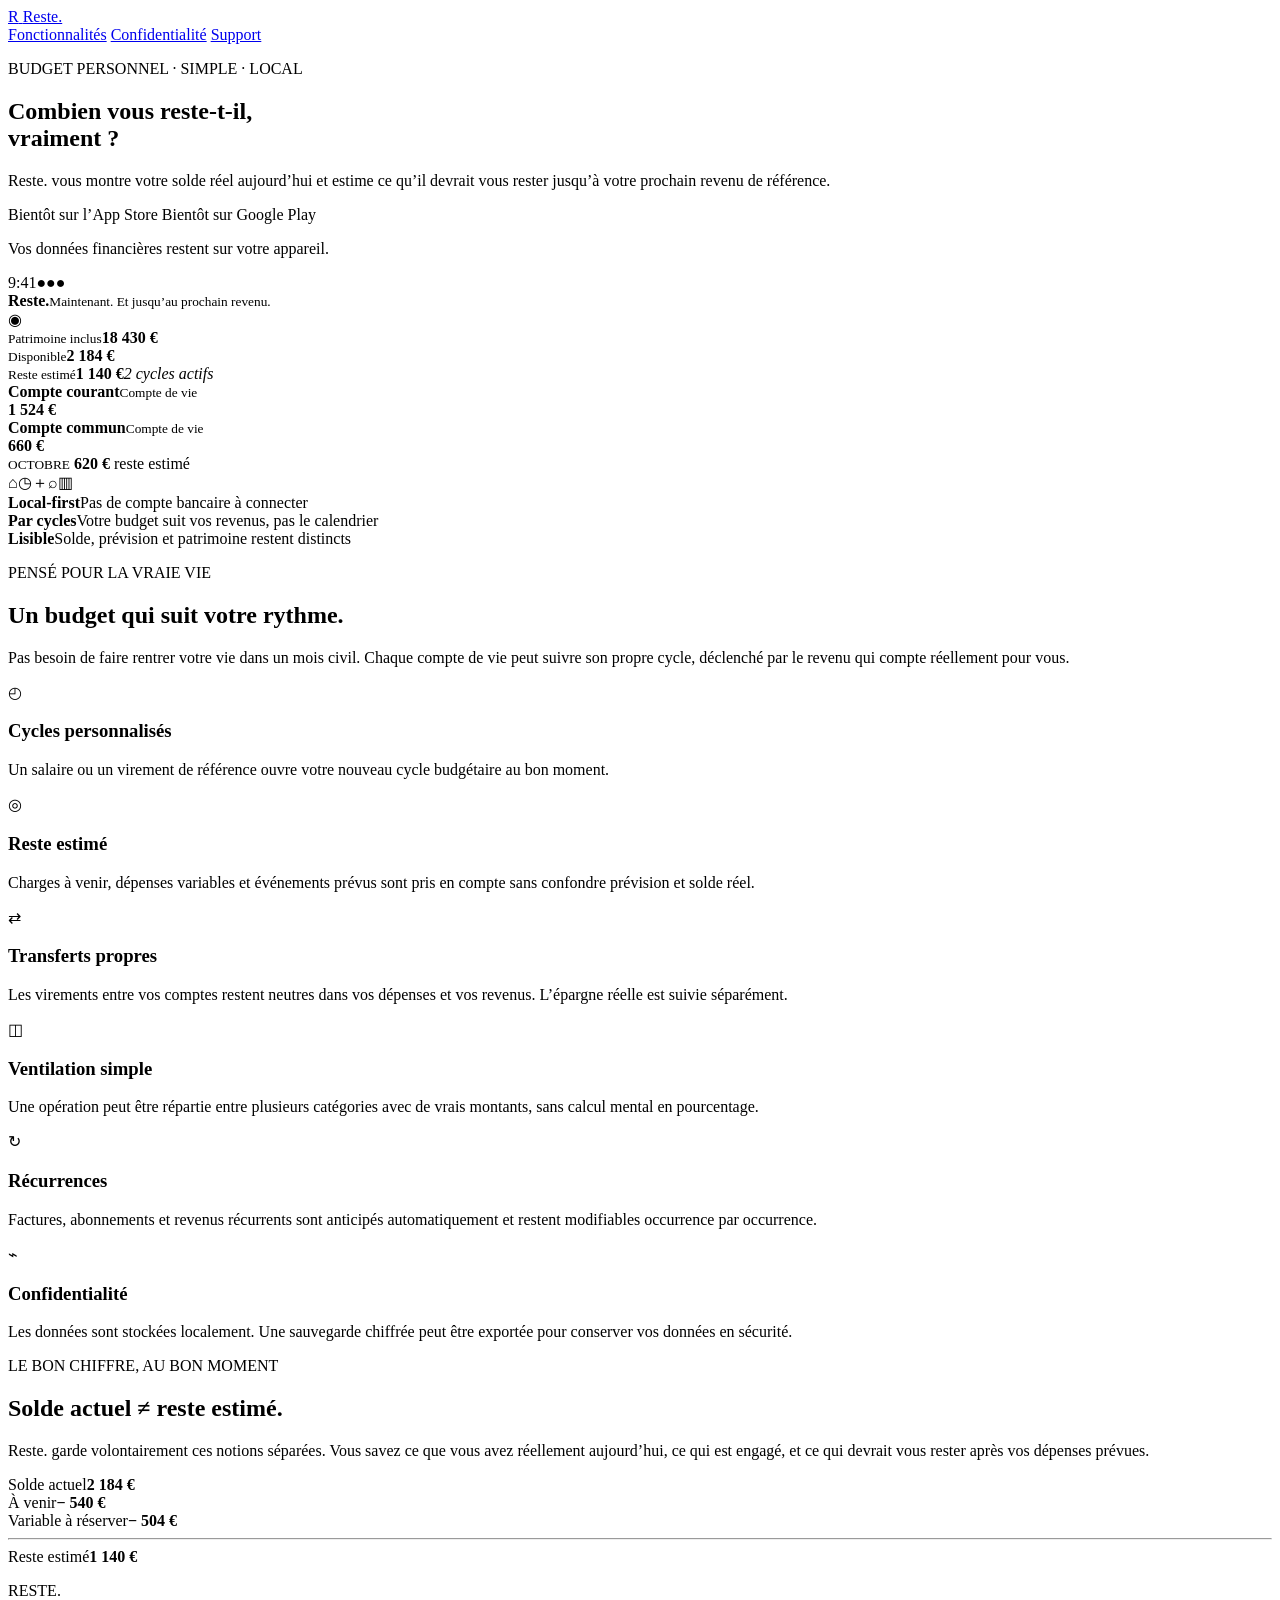
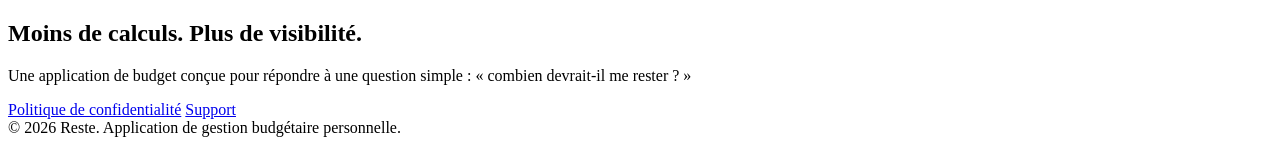
==== index.html @ 142d74c4 "Create Reste website homepage" ====
<!doctype html>
<html lang="fr">
<head>
  <meta charset="utf-8">
  <meta name="viewport" content="width=device-width,initial-scale=1">
  <meta name="theme-color" content="#031B3C">
  <meta name="description" content="Reste. — une application de budget simple qui vous montre ce que vous avez aujourd’hui et ce qu’il devrait vous rester jusqu’au prochain revenu.">
  <title>Reste. — Votre budget, sans brouillard.</title>
  <link rel="stylesheet" href="styles.css">
</head>
<body>
  <header class="nav shell">
    <a class="brand" href="./" aria-label="Accueil Reste.">
      <span class="mark" aria-hidden="true"><span>R</span></span>
      <span>Reste.</span>
    </a>
    <nav>
      <a href="#fonctionnalites">Fonctionnalités</a>
      <a href="privacy.html">Confidentialité</a>
      <a href="support.html">Support</a>
    </nav>
  </header>

  <main>
    <section class="hero shell">
      <div class="hero-copy">
        <p class="eyebrow">BUDGET PERSONNEL · SIMPLE · LOCAL</p>
        <h1>Combien vous reste-t-il,<br><span>vraiment ?</span></h1>
        <p class="lead">Reste. vous montre votre solde réel aujourd’hui et estime ce qu’il devrait vous rester jusqu’à votre prochain revenu de référence.</p>
        <div class="cta-row">
          <span class="store disabled">Bientôt sur l’App Store</span>
          <span class="store disabled">Bientôt sur Google Play</span>
        </div>
        <p class="micro">Vos données financières restent sur votre appareil.</p>
      </div>

      <div class="phone-wrap" aria-label="Aperçu de l'application Reste.">
        <div class="phone">
          <div class="phone-top"><span>9:41</span><span>●●●</span></div>
          <div class="app-head">
            <div><strong>Reste.</strong><small>Maintenant. Et jusqu’au prochain revenu.</small></div>
            <span class="eye">◉</span>
          </div>
          <div class="wealth"><small>Patrimoine inclus</small><strong>18 430 €</strong></div>
          <div class="summary">
            <div><small>Disponible</small><strong>2 184 €</strong></div>
            <div class="primary"><small>Reste estimé</small><strong>1 140 €</strong><em>2 cycles actifs</em></div>
          </div>
          <div class="account">
            <i class="dot a"></i><div><strong>Compte courant</strong><small>Compte de vie</small></div><b>1 524 €</b>
          </div>
          <div class="account">
            <i class="dot b"></i><div><strong>Compte commun</strong><small>Compte de vie</small></div><b>660 €</b>
          </div>
          <div class="cycle-card">
            <small>OCTOBRE</small>
            <strong>620 €</strong>
            <span>reste estimé</span>
            <div class="bar"><i></i></div>
          </div>
          <div class="tabs"><span>⌂</span><span>◷</span><span>＋</span><span>⌕</span><span>▥</span></div>
        </div>
      </div>
    </section>

    <section class="proof">
      <div class="shell metrics">
        <div><strong>Local-first</strong><span>Pas de compte bancaire à connecter</span></div>
        <div><strong>Par cycles</strong><span>Votre budget suit vos revenus, pas le calendrier</span></div>
        <div><strong>Lisible</strong><span>Solde, prévision et patrimoine restent distincts</span></div>
      </div>
    </section>

    <section id="fonctionnalites" class="section shell">
      <p class="eyebrow">PENSÉ POUR LA VRAIE VIE</p>
      <h2>Un budget qui suit votre rythme.</h2>
      <p class="section-intro">Pas besoin de faire rentrer votre vie dans un mois civil. Chaque compte de vie peut suivre son propre cycle, déclenché par le revenu qui compte réellement pour vous.</p>

      <div class="grid">
        <article class="feature">
          <span class="icon">◴</span>
          <h3>Cycles personnalisés</h3>
          <p>Un salaire ou un virement de référence ouvre votre nouveau cycle budgétaire au bon moment.</p>
        </article>
        <article class="feature">
          <span class="icon">◎</span>
          <h3>Reste estimé</h3>
          <p>Charges à venir, dépenses variables et événements prévus sont pris en compte sans confondre prévision et solde réel.</p>
        </article>
        <article class="feature">
          <span class="icon">⇄</span>
          <h3>Transferts propres</h3>
          <p>Les virements entre vos comptes restent neutres dans vos dépenses et vos revenus. L’épargne réelle est suivie séparément.</p>
        </article>
        <article class="feature">
          <span class="icon">◫</span>
          <h3>Ventilation simple</h3>
          <p>Une opération peut être répartie entre plusieurs catégories avec de vrais montants, sans calcul mental en pourcentage.</p>
        </article>
        <article class="feature">
          <span class="icon">↻</span>
          <h3>Récurrences</h3>
          <p>Factures, abonnements et revenus récurrents sont anticipés automatiquement et restent modifiables occurrence par occurrence.</p>
        </article>
        <article class="feature">
          <span class="icon">⌁</span>
          <h3>Confidentialité</h3>
          <p>Les données sont stockées localement. Une sauvegarde chiffrée peut être exportée pour conserver vos données en sécurité.</p>
        </article>
      </div>
    </section>

    <section class="section soft">
      <div class="shell split">
        <div>
          <p class="eyebrow">LE BON CHIFFRE, AU BON MOMENT</p>
          <h2>Solde actuel ≠ reste estimé.</h2>
          <p class="section-intro">Reste. garde volontairement ces notions séparées. Vous savez ce que vous avez réellement aujourd’hui, ce qui est engagé, et ce qui devrait vous rester après vos dépenses prévues.</p>
        </div>
        <div class="mini-card">
          <div><span>Solde actuel</span><strong>2 184 €</strong></div>
          <div><span>À venir</span><strong>− 540 €</strong></div>
          <div><span>Variable à réserver</span><strong>− 504 €</strong></div>
          <hr>
          <div class="result"><span>Reste estimé</span><strong>1 140 €</strong></div>
        </div>
      </div>
    </section>

    <section class="section shell final">
      <div class="final-card">
        <p class="eyebrow">RESTE.</p>
        <h2>Moins de calculs. Plus de visibilité.</h2>
        <p>Une application de budget conçue pour répondre à une question simple : « combien devrait-il me rester ? »</p>
        <div class="links">
          <a href="privacy.html">Politique de confidentialité</a>
          <a href="support.html">Support</a>
        </div>
      </div>
    </section>
  </main>

  <footer class="shell footer">
    <span>© 2026 Reste.</span>
    <span>Application de gestion budgétaire personnelle.</span>
  </footer>
</body>
</html>
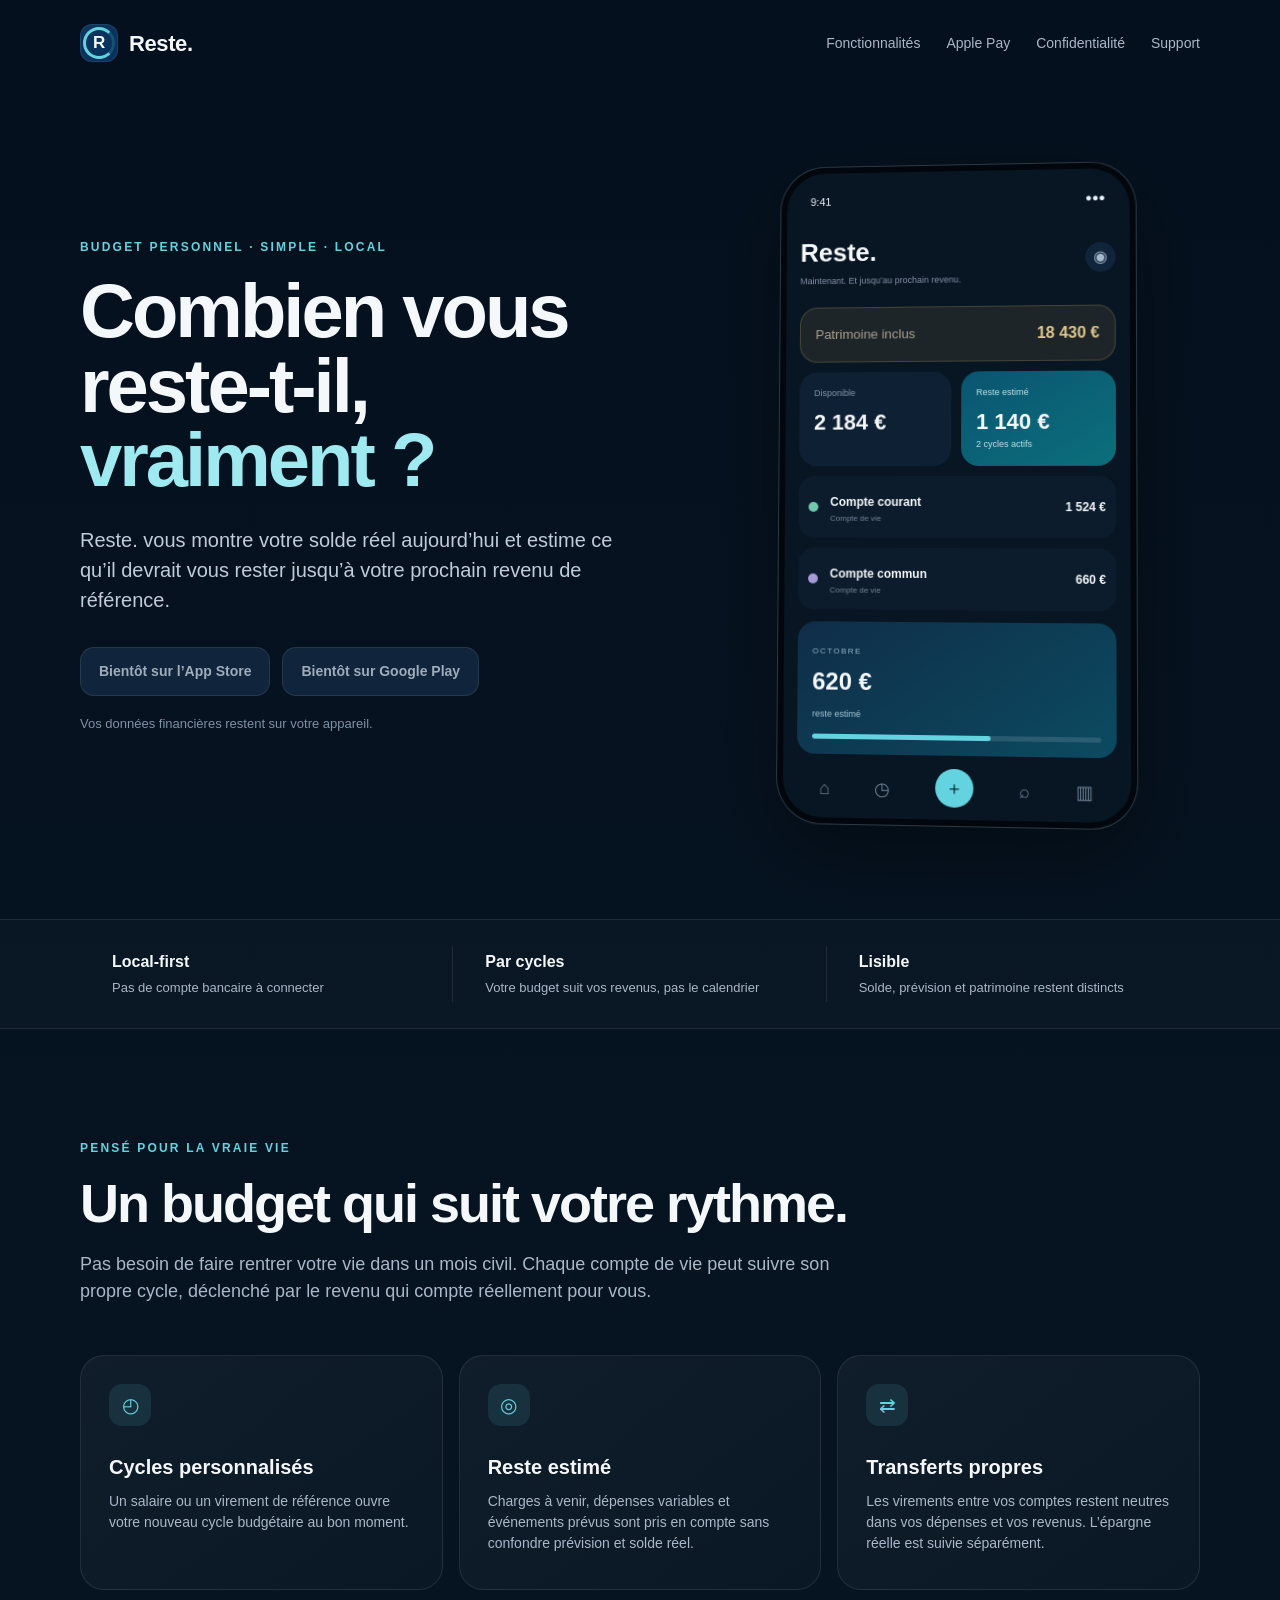
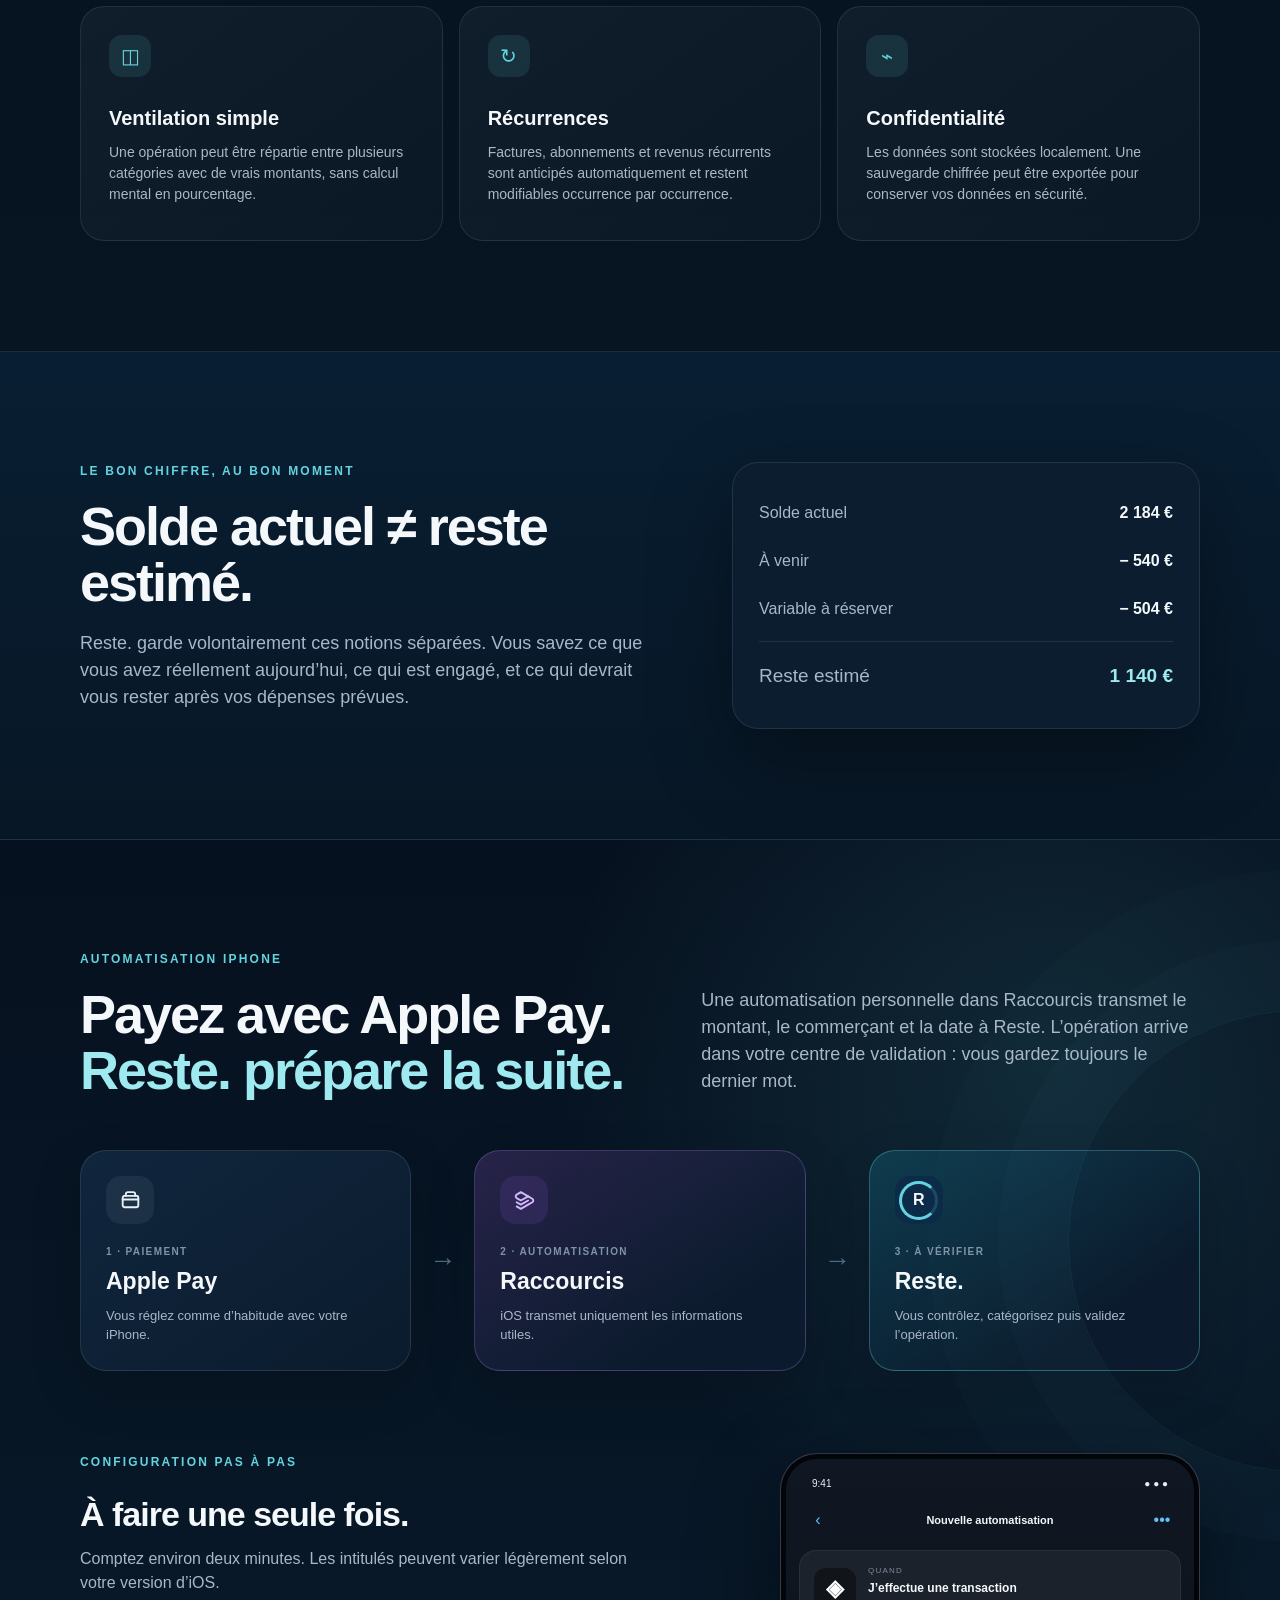
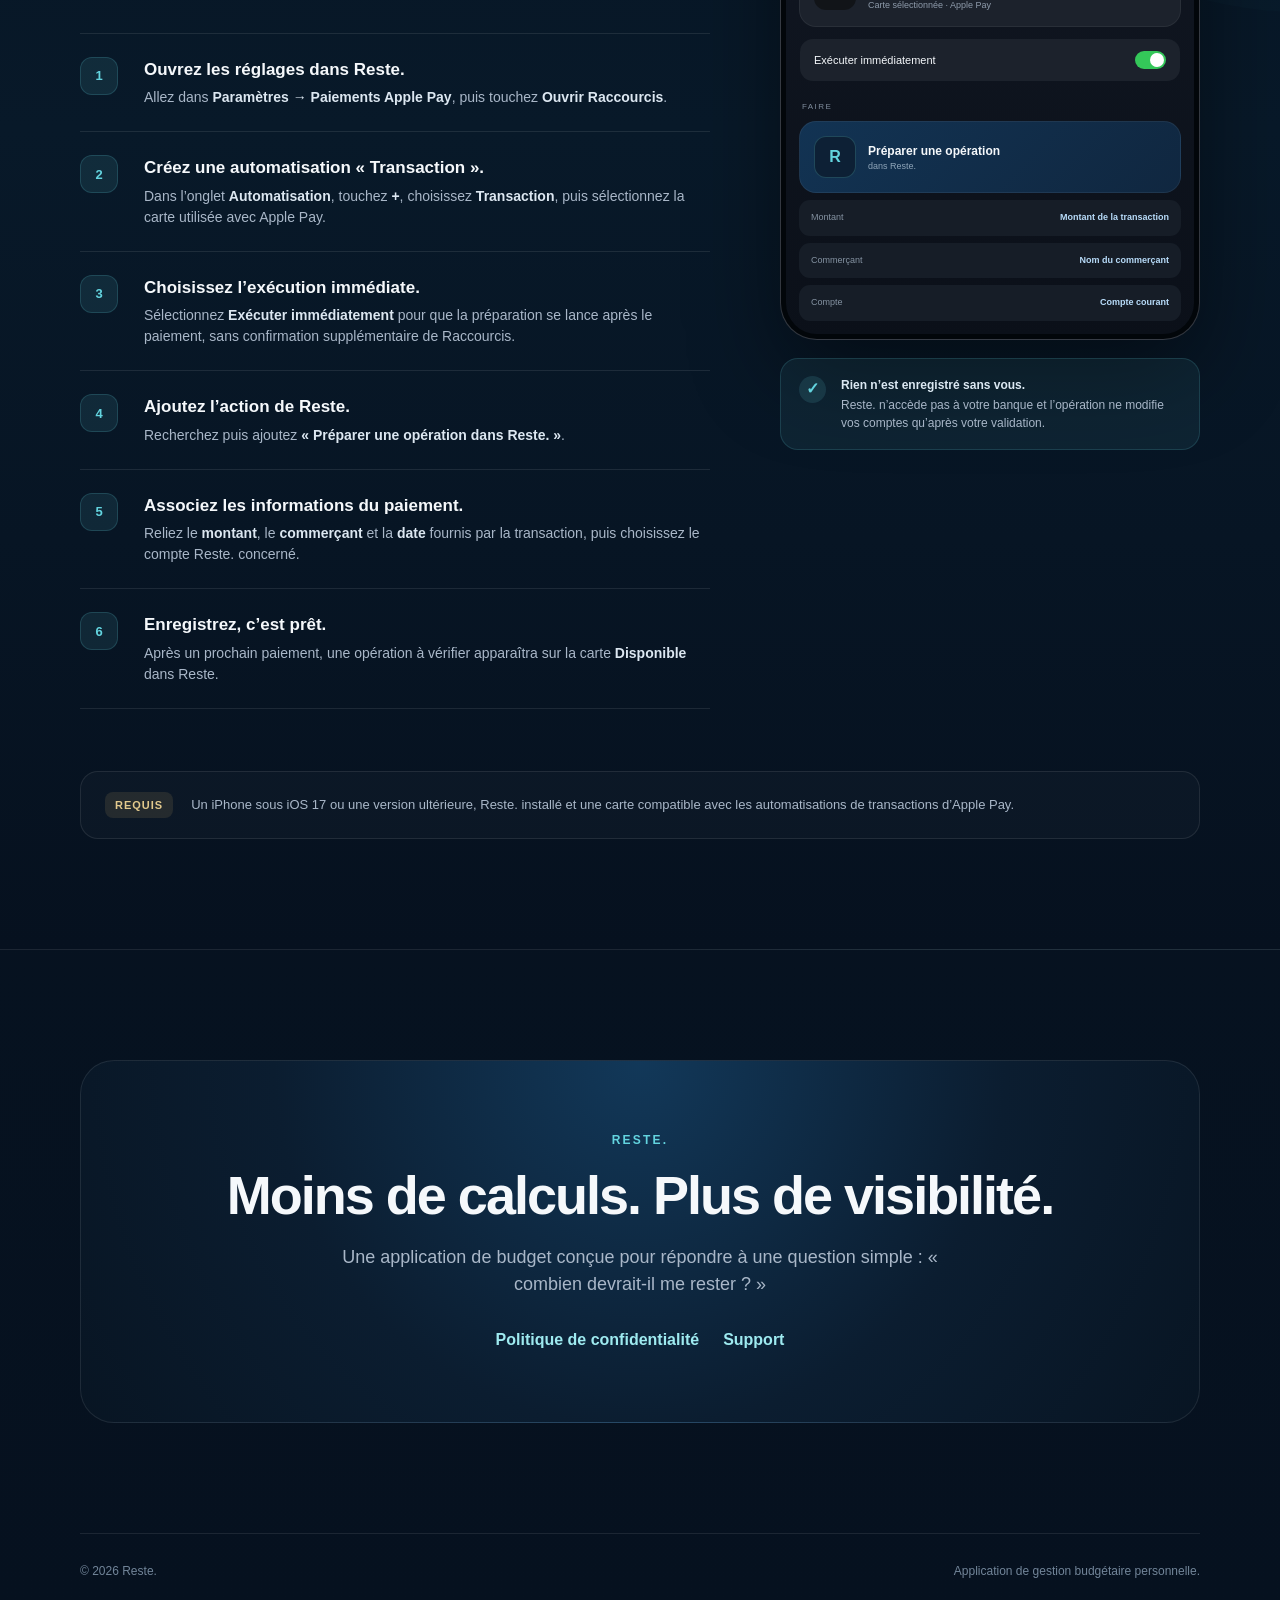
==== commit a6f828ae: "Add Apple Pay Shortcuts guide" ====
--- a/index.html
+++ b/index.html
@@ -5,6 +5,10 @@
   <meta name="viewport" content="width=device-width,initial-scale=1">
   <meta name="theme-color" content="#031B3C">
   <meta name="description" content="Reste. — une application de budget simple qui vous montre ce que vous avez aujourd’hui et ce qu’il devrait vous rester jusqu’au prochain revenu.">
+  <meta property="og:title" content="Reste. — Votre budget, sans brouillard.">
+  <meta property="og:description" content="Suivez votre solde réel, votre reste estimé et préparez vos paiements Apple Pay avec Raccourcis sur iPhone.">
+  <meta property="og:type" content="website">
+  <meta property="og:url" content="https://lefty2b.github.io/reste-site/">
   <title>Reste. — Votre budget, sans brouillard.</title>
   <link rel="stylesheet" href="styles.css">
 </head>
@@ -16,6 +20,7 @@
     </a>
     <nav>
       <a href="#fonctionnalites">Fonctionnalités</a>
+      <a class="nav-apple-pay" href="#apple-pay">Apple Pay</a>
       <a href="privacy.html">Confidentialité</a>
       <a href="support.html">Support</a>
     </nav>
@@ -127,6 +132,111 @@
       </div>
     </section>
 
+    <section id="apple-pay" class="section apple-pay-section">
+      <div class="shell">
+        <div class="apple-pay-heading">
+          <div>
+            <p class="eyebrow">AUTOMATISATION IPHONE</p>
+            <h2>Payez avec Apple Pay.<br><span>Reste. prépare la suite.</span></h2>
+          </div>
+          <p class="section-intro">Une automatisation personnelle dans Raccourcis transmet le montant, le commerçant et la date à Reste. L’opération arrive dans votre centre de validation&nbsp;: vous gardez toujours le dernier mot.</p>
+        </div>
+
+        <div class="automation-flow" aria-label="Parcours d’un paiement Apple Pay vers Reste.">
+          <div class="flow-card">
+            <span class="flow-icon" aria-hidden="true">
+              <svg viewBox="0 0 24 24" role="img"><path d="M6.5 7.5h11a2 2 0 0 1 2 2v7a2 2 0 0 1-2 2h-11a2 2 0 0 1-2-2v-7a2 2 0 0 1 2-2Z"/><path d="M7.5 7.5V6a2 2 0 0 1 2-2h5a2 2 0 0 1 2 2v1.5M4.5 11h15"/></svg>
+            </span>
+            <small>1 · PAIEMENT</small>
+            <strong>Apple Pay</strong>
+            <p>Vous réglez comme d’habitude avec votre iPhone.</p>
+          </div>
+          <span class="flow-arrow" aria-hidden="true">→</span>
+          <div class="flow-card shortcuts-card">
+            <span class="flow-icon shortcuts-icon" aria-hidden="true">
+              <svg viewBox="0 0 24 24" role="img"><path d="m8.5 4 7 4-7 4-4-2.3a2 2 0 0 1 0-3.4L8.5 4Z"/><path d="m15.5 12-7 4-4-2.3M15.5 8l4 2.3a2 2 0 0 1 0 3.4L15.5 16l-7 4-4-2.3"/></svg>
+            </span>
+            <small>2 · AUTOMATISATION</small>
+            <strong>Raccourcis</strong>
+            <p>iOS transmet uniquement les informations utiles.</p>
+          </div>
+          <span class="flow-arrow" aria-hidden="true">→</span>
+          <div class="flow-card reste-card">
+            <span class="flow-icon reste-icon" aria-hidden="true"><span>R</span></span>
+            <small>3 · À VÉRIFIER</small>
+            <strong>Reste.</strong>
+            <p>Vous contrôlez, catégorisez puis validez l’opération.</p>
+          </div>
+        </div>
+
+        <div class="shortcut-layout">
+          <div class="shortcut-steps">
+            <div class="shortcut-intro">
+              <p class="eyebrow">CONFIGURATION PAS À PAS</p>
+              <h3>À faire une seule fois.</h3>
+              <p>Comptez environ deux minutes. Les intitulés peuvent varier légèrement selon votre version d’iOS.</p>
+            </div>
+
+            <ol class="steps-list">
+              <li>
+                <span class="step-number">1</span>
+                <div><strong>Ouvrez les réglages dans Reste.</strong><p>Allez dans <b>Paramètres → Paiements Apple Pay</b>, puis touchez <b>Ouvrir Raccourcis</b>.</p></div>
+              </li>
+              <li>
+                <span class="step-number">2</span>
+                <div><strong>Créez une automatisation « Transaction ».</strong><p>Dans l’onglet <b>Automatisation</b>, touchez <b>+</b>, choisissez <b>Transaction</b>, puis sélectionnez la carte utilisée avec Apple Pay.</p></div>
+              </li>
+              <li>
+                <span class="step-number">3</span>
+                <div><strong>Choisissez l’exécution immédiate.</strong><p>Sélectionnez <b>Exécuter immédiatement</b> pour que la préparation se lance après le paiement, sans confirmation supplémentaire de Raccourcis.</p></div>
+              </li>
+              <li>
+                <span class="step-number">4</span>
+                <div><strong>Ajoutez l’action de Reste.</strong><p>Recherchez puis ajoutez <b>« Préparer une opération dans Reste. »</b>.</p></div>
+              </li>
+              <li>
+                <span class="step-number">5</span>
+                <div><strong>Associez les informations du paiement.</strong><p>Reliez le <b>montant</b>, le <b>commerçant</b> et la <b>date</b> fournis par la transaction, puis choisissez le compte Reste. concerné.</p></div>
+              </li>
+              <li>
+                <span class="step-number">6</span>
+                <div><strong>Enregistrez, c’est prêt.</strong><p>Après un prochain paiement, une opération à vérifier apparaîtra sur la carte <b>Disponible</b> dans Reste.</p></div>
+              </li>
+            </ol>
+          </div>
+
+          <aside class="shortcut-preview" aria-label="Aperçu de l’automatisation">
+            <div class="ios-window">
+              <div class="ios-status"><span>9:41</span><span>● ● ●</span></div>
+              <div class="ios-title"><span>‹</span><strong>Nouvelle automatisation</strong><span>•••</span></div>
+              <div class="trigger-card">
+                <span class="trigger-symbol">◈</span>
+                <div><small>QUAND</small><strong>J’effectue une transaction</strong><em>Carte sélectionnée · Apple Pay</em></div>
+              </div>
+              <div class="run-line"><span>Exécuter immédiatement</span><i aria-hidden="true"></i></div>
+              <div class="action-label">FAIRE</div>
+              <div class="action-card">
+                <span class="action-brand">R</span>
+                <div><strong>Préparer une opération</strong><small>dans Reste.</small></div>
+              </div>
+              <div class="mapping"><span>Montant</span><b>Montant de la transaction</b></div>
+              <div class="mapping"><span>Commerçant</span><b>Nom du commerçant</b></div>
+              <div class="mapping"><span>Compte</span><b>Compte courant</b></div>
+            </div>
+            <div class="privacy-note">
+              <span aria-hidden="true">✓</span>
+              <p><strong>Rien n’est enregistré sans vous.</strong> Reste. n’accède pas à votre banque et l’opération ne modifie vos comptes qu’après votre validation.</p>
+            </div>
+          </aside>
+        </div>
+
+        <div class="requirements">
+          <span>Requis</span>
+          <p>Un iPhone sous iOS 17 ou une version ultérieure, Reste. installé et une carte compatible avec les automatisations de transactions d’Apple Pay.</p>
+        </div>
+      </div>
+    </section>
+
     <section class="section shell final">
       <div class="final-card">
         <p class="eyebrow">RESTE.</p>
@@ -145,4 +255,4 @@
     <span>Application de gestion budgétaire personnelle.</span>
   </footer>
 </body>
-</html>+</html>
--- a/styles.css
+++ b/styles.css
@@ -0,0 +1,25 @@
+:root{
+  --bg:#06111f;--bg2:#031b3c;--surface:#0e2036;--surface2:#132b46;--text:#f5f8fb;
+  --muted:#a9b7c8;--line:rgba(255,255,255,.09);--cyan:#63d4df;--cyan2:#9eeaf0;--gold:#d6b56e;
+  --shadow:0 30px 80px rgba(0,0,0,.35)
+}
+*{box-sizing:border-box}html{scroll-behavior:smooth}body{margin:0;background:linear-gradient(180deg,#04101d 0%,#071523 45%,#06111f 100%);color:var(--text);font-family:-apple-system,BlinkMacSystemFont,"Segoe UI",Inter,Roboto,Helvetica,Arial,sans-serif;line-height:1.5}
+a{color:inherit}a:focus-visible{outline:2px solid var(--cyan);outline-offset:5px;border-radius:4px}.shell{width:min(1120px,calc(100% - 40px));margin:auto}section[id]{scroll-margin-top:32px}
+.nav{height:86px;display:flex;align-items:center;justify-content:space-between}.nav nav{display:flex;gap:26px}.nav nav a{text-decoration:none;color:var(--muted);font-size:14px}.nav nav a:hover{color:var(--text)}
+.brand{display:flex;align-items:center;gap:11px;text-decoration:none;font-size:22px;font-weight:800;letter-spacing:-.4px}.mark{width:38px;height:38px;border-radius:12px;background:linear-gradient(145deg,#0e365d,#06305c);position:relative;display:grid;place-items:center;box-shadow:inset 0 0 0 1px rgba(255,255,255,.08)}.mark:before{content:"";position:absolute;width:26px;height:26px;border:3px solid var(--cyan);border-right-color:rgba(99,212,223,.18);border-radius:50%}.mark span{font-weight:900;z-index:2;font-size:17px}
+.hero{min-height:690px;padding:75px 0 95px;display:grid;grid-template-columns:1.08fr .92fr;gap:60px;align-items:center}.eyebrow{font-size:12px;letter-spacing:2.2px;color:var(--cyan);font-weight:800;margin:0 0 18px}.hero h1{font-size:clamp(48px,6vw,76px);line-height:.98;letter-spacing:-3px;margin:0 0 28px;max-width:760px}.hero h1 span{color:var(--cyan2)}.lead{font-size:20px;color:#c0ccda;max-width:650px;margin:0 0 32px}.cta-row{display:flex;gap:12px;flex-wrap:wrap}.store{border:1px solid var(--line);background:#10243b;padding:13px 18px;border-radius:14px;font-weight:700;font-size:14px}.store.disabled{color:#9eacbb}.micro{color:#7f91a5;font-size:13px;margin-top:18px}
+.phone-wrap{display:flex;justify-content:center;perspective:1200px}.phone{width:min(360px,92vw);border-radius:46px;background:#081522;border:1px solid rgba(255,255,255,.15);box-shadow:var(--shadow),inset 0 0 0 6px #02070d;padding:24px 20px 18px;transform:rotateY(-4deg) rotateX(2deg);position:relative}.phone-top{font-size:11px;display:flex;justify-content:space-between;color:#eaf2fb;margin:3px 10px 24px}.app-head{display:flex;justify-content:space-between;align-items:center}.app-head strong{font-size:26px}.app-head small{display:block;color:#8294a8;font-size:9px;margin-top:3px}.eye{width:30px;height:30px;border-radius:50%;background:#10253b;display:grid;place-items:center;color:#a8bacd}.wealth{margin-top:20px;padding:15px;border-radius:18px;background:rgba(214,181,110,.1);border:1px solid rgba(214,181,110,.22);display:flex;justify-content:space-between;align-items:center}.wealth small{color:#a9a18f}.wealth strong{color:#e0c88e}.summary{display:grid;grid-template-columns:1fr 1fr;gap:10px;margin-top:10px}.summary>div{padding:15px;border-radius:18px;background:#0e2033}.summary small,.summary em{display:block;color:#8497aa;font-size:9px;font-style:normal}.summary strong{display:block;font-size:22px;margin-top:5px}.summary .primary{background:linear-gradient(150deg,#0a5571,#0b6f7b)}.summary .primary small,.summary .primary em{color:#bde2e5}.account{margin-top:10px;padding:13px 10px;border-radius:16px;background:#0c1c2d;display:grid;grid-template-columns:12px 1fr auto;gap:10px;align-items:center}.account .dot{width:10px;height:10px;border-radius:50%}.dot.a{background:#72c8af}.dot.b{background:#a49ad6}.account strong{font-size:12px}.account small{display:block;color:#74869a;font-size:8px}.account b{font-size:12px}.cycle-card{margin-top:12px;border-radius:18px;padding:15px;background:linear-gradient(145deg,#102d48,#0b4b61)}.cycle-card small{font-size:8px;color:#92b5c7;letter-spacing:1.5px}.cycle-card strong{display:block;font-size:24px;margin-top:3px}.cycle-card span{font-size:9px;color:#a8c7d3}.bar{height:5px;border-radius:10px;background:rgba(255,255,255,.12);margin-top:10px;overflow:hidden}.bar i{display:block;width:62%;height:100%;background:var(--cyan);border-radius:10px}.tabs{display:flex;justify-content:space-around;color:#6f8398;font-size:18px;margin-top:21px}.tabs span:nth-child(3){background:var(--cyan);color:#042032;width:38px;height:38px;border-radius:50%;display:grid;place-items:center;margin-top:-8px}
+.proof{border-top:1px solid var(--line);border-bottom:1px solid var(--line);background:rgba(255,255,255,.015)}.metrics{display:grid;grid-template-columns:repeat(3,1fr);padding:26px 0}.metrics div{padding:4px 32px;border-right:1px solid var(--line)}.metrics div:last-child{border-right:0}.metrics strong{display:block;font-size:16px}.metrics span{display:block;color:var(--muted);font-size:13px;margin-top:4px}
+.section{padding-top:110px;padding-bottom:110px}.section h2{font-size:clamp(36px,5vw,54px);line-height:1.04;letter-spacing:-2px;margin:0 0 20px}.section-intro{color:var(--muted);font-size:18px;max-width:750px}.grid{display:grid;grid-template-columns:repeat(3,1fr);gap:16px;margin-top:50px}.feature{background:linear-gradient(145deg,rgba(255,255,255,.045),rgba(255,255,255,.02));border:1px solid var(--line);border-radius:24px;padding:28px;min-height:235px;transition:transform .25s ease,border-color .25s ease,background .25s ease}.feature:hover{transform:translateY(-4px);border-color:rgba(99,212,223,.25);background:linear-gradient(145deg,rgba(99,212,223,.07),rgba(255,255,255,.025))}.feature .icon{display:grid;place-items:center;width:42px;height:42px;border-radius:13px;background:rgba(99,212,223,.11);color:var(--cyan);font-size:20px}.feature h3{font-size:20px;margin:26px 0 9px}.feature p{color:var(--muted);font-size:14px;margin:0}.soft{background:linear-gradient(180deg,rgba(9,36,60,.62),rgba(7,24,40,.62));border-top:1px solid var(--line);border-bottom:1px solid var(--line)}.split{display:grid;grid-template-columns:1.1fr .9fr;gap:80px;align-items:center}.mini-card{background:#0c1d30;border:1px solid var(--line);border-radius:26px;padding:26px;box-shadow:var(--shadow)}.mini-card>div{display:flex;justify-content:space-between;padding:12px 0}.mini-card span{color:var(--muted)}.mini-card hr{border:0;border-top:1px solid var(--line);margin:8px 0}.mini-card .result{font-size:19px}.mini-card .result strong{color:var(--cyan2)}
+.apple-pay-section{position:relative;overflow:hidden;background:radial-gradient(circle at 82% 13%,rgba(99,212,223,.11),transparent 27%),linear-gradient(180deg,#06111f 0%,#081929 52%,#06111f 100%);border-bottom:1px solid var(--line)}
+.apple-pay-section:before{content:"";position:absolute;width:460px;height:460px;border:1px solid rgba(99,212,223,.08);border-radius:50%;right:-250px;top:170px;box-shadow:0 0 0 70px rgba(99,212,223,.018),0 0 0 140px rgba(99,212,223,.012);pointer-events:none}
+.apple-pay-heading{display:grid;grid-template-columns:1.05fr .95fr;gap:70px;align-items:end;margin-bottom:52px}.apple-pay-heading h2{margin-bottom:0}.apple-pay-heading h2 span{color:var(--cyan2)}.apple-pay-heading .section-intro{margin:0 0 3px;max-width:520px}
+.automation-flow{display:grid;grid-template-columns:1fr auto 1fr auto 1fr;gap:18px;align-items:center;margin-bottom:82px}.flow-card{min-height:218px;padding:25px;border-radius:26px;border:1px solid rgba(255,255,255,.1);background:linear-gradient(145deg,#10263d,#0b1b2d);box-shadow:0 20px 50px rgba(0,0,0,.18)}.flow-card small{display:block;margin-top:20px;color:#7f93a8;font-size:10px;font-weight:800;letter-spacing:1.4px}.flow-card strong{display:block;font-size:23px;margin-top:5px}.flow-card p{color:var(--muted);font-size:13px;margin:7px 0 0}.flow-card.shortcuts-card{border-color:rgba(184,143,255,.25);background:linear-gradient(145deg,rgba(79,53,119,.46),#0b1b2d 74%)}.flow-card.reste-card{border-color:rgba(99,212,223,.34);background:linear-gradient(145deg,rgba(17,86,108,.52),#0b1b2d 74%)}.flow-icon{display:grid;place-items:center;width:48px;height:48px;border-radius:15px;background:rgba(255,255,255,.06);color:#e8f1f9}.flow-icon svg{width:25px;height:25px;fill:none;stroke:currentColor;stroke-width:1.8;stroke-linecap:round;stroke-linejoin:round}.shortcuts-icon{color:#d4b9ff;background:rgba(149,95,232,.13)}.reste-icon{position:relative;color:var(--text);font-weight:900;background:#0c2b48;overflow:hidden}.reste-icon:before{content:"";position:absolute;width:33px;height:33px;border:3px solid var(--cyan);border-right-color:rgba(99,212,223,.18);border-radius:50%}.reste-icon span{position:relative}.flow-arrow{color:#527087;font-size:27px}
+.shortcut-layout{display:grid;grid-template-columns:minmax(0,1.08fr) minmax(340px,.72fr);gap:70px;align-items:start}.shortcut-intro h3{font-size:34px;letter-spacing:-1px;margin:0 0 7px}.shortcut-intro>p:last-child{color:var(--muted);margin:0;max-width:580px}.steps-list{list-style:none;padding:0;margin:38px 0 0}.steps-list li{display:grid;grid-template-columns:46px 1fr;gap:18px;padding:23px 0;border-top:1px solid var(--line)}.steps-list li:last-child{border-bottom:1px solid var(--line)}.step-number{display:grid;place-items:center;width:38px;height:38px;border-radius:12px;background:rgba(99,212,223,.1);border:1px solid rgba(99,212,223,.18);color:var(--cyan);font-size:13px;font-weight:900}.steps-list strong{font-size:17px}.steps-list p{color:var(--muted);font-size:14px;margin:5px 0 0}.steps-list b{color:#dce7f1;font-weight:650}
+.shortcut-preview{position:sticky;top:28px}.ios-window{border-radius:37px;padding:18px;background:linear-gradient(180deg,#111722,#0b1019);border:1px solid rgba(255,255,255,.16);box-shadow:0 34px 90px rgba(0,0,0,.43),inset 0 0 0 5px #02060a}.ios-status{display:flex;justify-content:space-between;padding:4px 13px 17px;color:#e7edf4;font-size:10px}.ios-title{display:grid;grid-template-columns:28px 1fr 28px;align-items:center;text-align:center;font-size:11px;padding:0 5px 18px}.ios-title>span{color:#62bfff;font-size:16px}.trigger-card,.action-card{display:grid;grid-template-columns:42px 1fr;gap:12px;align-items:center;padding:14px;border-radius:17px;background:#1c222c;border:1px solid rgba(255,255,255,.06)}.trigger-symbol,.action-brand{display:grid;place-items:center;width:42px;height:42px;border-radius:12px;font-weight:900}.trigger-symbol{background:#111418;color:#fff;font-size:23px}.trigger-card small{display:block;color:#7e8b9b;font-size:8px;letter-spacing:1.2px}.trigger-card strong{display:block;font-size:12px;margin:2px 0}.trigger-card em{display:block;color:#8e9bab;font-size:9px;font-style:normal}.run-line{display:flex;align-items:center;justify-content:space-between;margin:12px 1px 20px;padding:12px 14px;border-radius:13px;background:#1c222c;font-size:11px}.run-line i{position:relative;width:31px;height:18px;border-radius:20px;background:#34c759}.run-line i:after{content:"";position:absolute;right:2px;top:2px;width:14px;height:14px;border-radius:50%;background:white}.action-label{font-size:8px;letter-spacing:1.4px;color:#7e8b9b;margin:0 3px 8px}.action-card{background:linear-gradient(135deg,#123353,#102740)}.action-brand{background:#0d2035;color:var(--cyan);border:1px solid rgba(99,212,223,.22)}.action-card strong{display:block;font-size:12px}.action-card small{display:block;color:#8fa5b9;font-size:9px}.mapping{display:grid;grid-template-columns:.8fr 1.2fr;gap:10px;padding:11px 12px;margin-top:7px;background:#161d27;border-radius:11px;font-size:9px}.mapping span{color:#8593a2}.mapping b{color:#b8dcfa;font-weight:600;text-align:right}.privacy-note{display:grid;grid-template-columns:30px 1fr;gap:12px;margin-top:18px;padding:17px 18px;border-radius:18px;background:rgba(99,212,223,.07);border:1px solid rgba(99,212,223,.16)}.privacy-note>span{display:grid;place-items:center;width:27px;height:27px;border-radius:50%;background:rgba(99,212,223,.13);color:var(--cyan);font-weight:900}.privacy-note p{color:var(--muted);font-size:12px;margin:0}.privacy-note strong{color:#dce9f3;display:block;margin-bottom:2px}.requirements{display:grid;grid-template-columns:auto 1fr;gap:18px;align-items:start;margin-top:62px;padding:20px 24px;border-radius:18px;background:rgba(255,255,255,.025);border:1px solid var(--line)}.requirements span{padding:5px 10px;border-radius:8px;background:rgba(214,181,110,.12);color:#e2c98d;font-size:11px;font-weight:900;text-transform:uppercase;letter-spacing:1px}.requirements p{color:var(--muted);font-size:13px;margin:3px 0 0}
+.final{text-align:center}.final-card{border:1px solid var(--line);background:radial-gradient(circle at top,#123859 0,#0b1d30 55%,#081523 100%);border-radius:34px;padding:70px 30px}.final-card p:not(.eyebrow){color:var(--muted);font-size:18px;max-width:650px;margin:0 auto}.links{margin-top:30px;display:flex;gap:24px;justify-content:center}.links a{color:var(--cyan2);text-decoration:none;font-weight:700}.footer{display:flex;justify-content:space-between;border-top:1px solid var(--line);padding:28px 0 42px;color:#728599;font-size:12px}
+.legal{padding-top:70px;padding-bottom:110px}.legal h1{font-size:48px;letter-spacing:-1.8px}.legal h2{margin-top:42px;font-size:24px}.legal p,.legal li{color:#b2c0cf;max-width:850px}.legal .date{color:#7790a6;font-size:13px}.contact-card{background:#0d2034;border:1px solid var(--line);border-radius:24px;padding:28px;max-width:680px}.contact-card a{color:var(--cyan2)}
+@media(max-width:850px){.nav nav a:first-child{display:none}.hero{grid-template-columns:1fr;padding-top:45px}.hero-copy{text-align:center}.lead{margin-left:auto;margin-right:auto}.cta-row{justify-content:center}.phone{transform:none}.metrics{grid-template-columns:1fr}.metrics div{border-right:0;border-bottom:1px solid var(--line);padding:18px 0}.metrics div:last-child{border-bottom:0}.grid{grid-template-columns:1fr 1fr}.split{grid-template-columns:1fr;gap:45px}.apple-pay-heading{grid-template-columns:1fr;gap:16px}.automation-flow{grid-template-columns:1fr;gap:10px}.flow-card{min-height:0}.flow-arrow{transform:rotate(90deg);justify-self:center;line-height:1}.shortcut-layout{grid-template-columns:1fr;gap:48px}.shortcut-preview{position:static;width:min(100%,480px);margin:auto}.footer{flex-direction:column;gap:8px}.section{padding-top:80px;padding-bottom:80px}}
+@media(max-width:680px){.nav nav a[href="privacy.html"]{display:none}}
+@media(max-width:560px){.shell{width:min(100% - 28px,1120px)}.nav{height:72px}.nav nav{gap:15px}.nav nav a{font-size:12px}.hero h1{font-size:48px}.lead{font-size:17px}.grid{grid-template-columns:1fr}.feature{min-height:0}.section h2{font-size:38px}.apple-pay-heading{margin-bottom:36px}.automation-flow{margin-bottom:62px}.flow-card{padding:21px;border-radius:22px}.shortcut-intro h3{font-size:29px}.steps-list{margin-top:27px}.steps-list li{grid-template-columns:39px 1fr;gap:13px;padding:20px 0}.step-number{width:34px;height:34px}.ios-window{border-radius:30px;padding:15px}.requirements{grid-template-columns:1fr;gap:10px}.requirements span{justify-self:start}.links{flex-direction:column;gap:12px}.legal h1{font-size:38px}}
+@media(prefers-reduced-motion:reduce){html{scroll-behavior:auto}.feature{transition:none}}
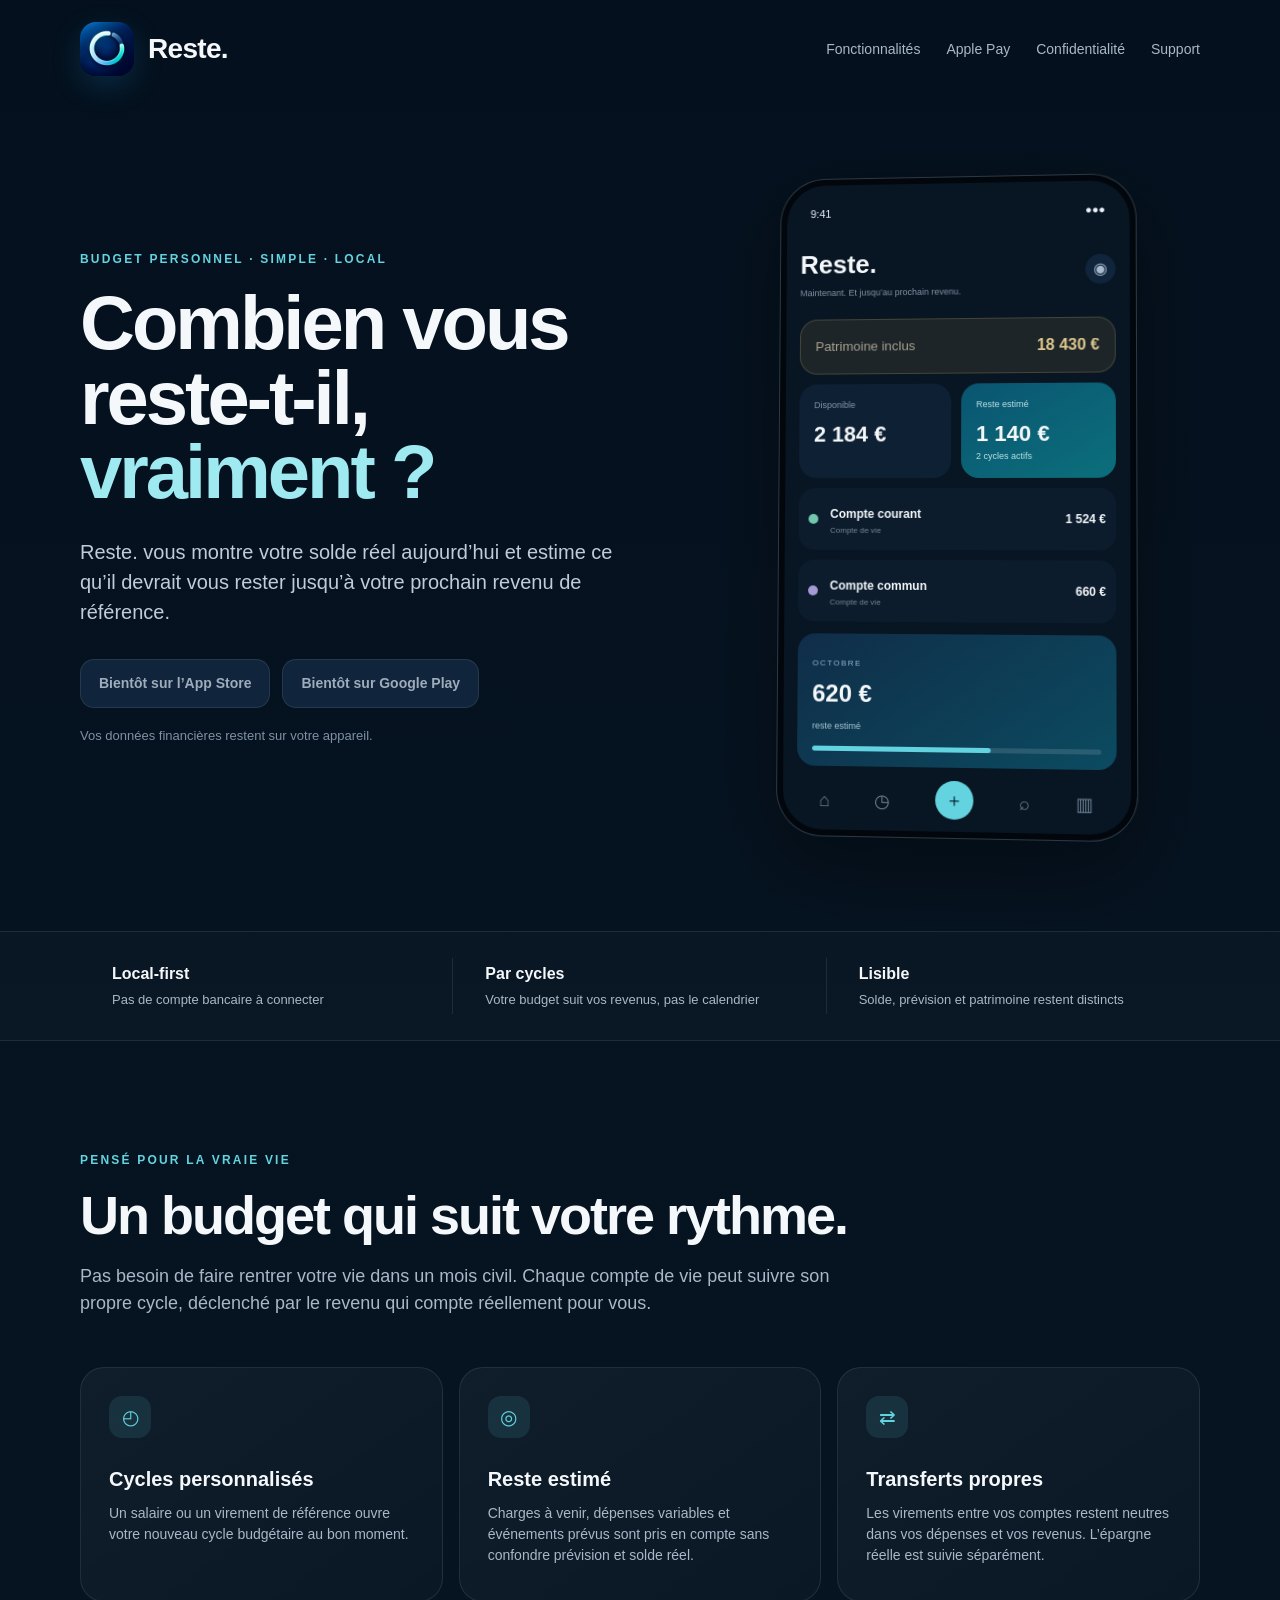
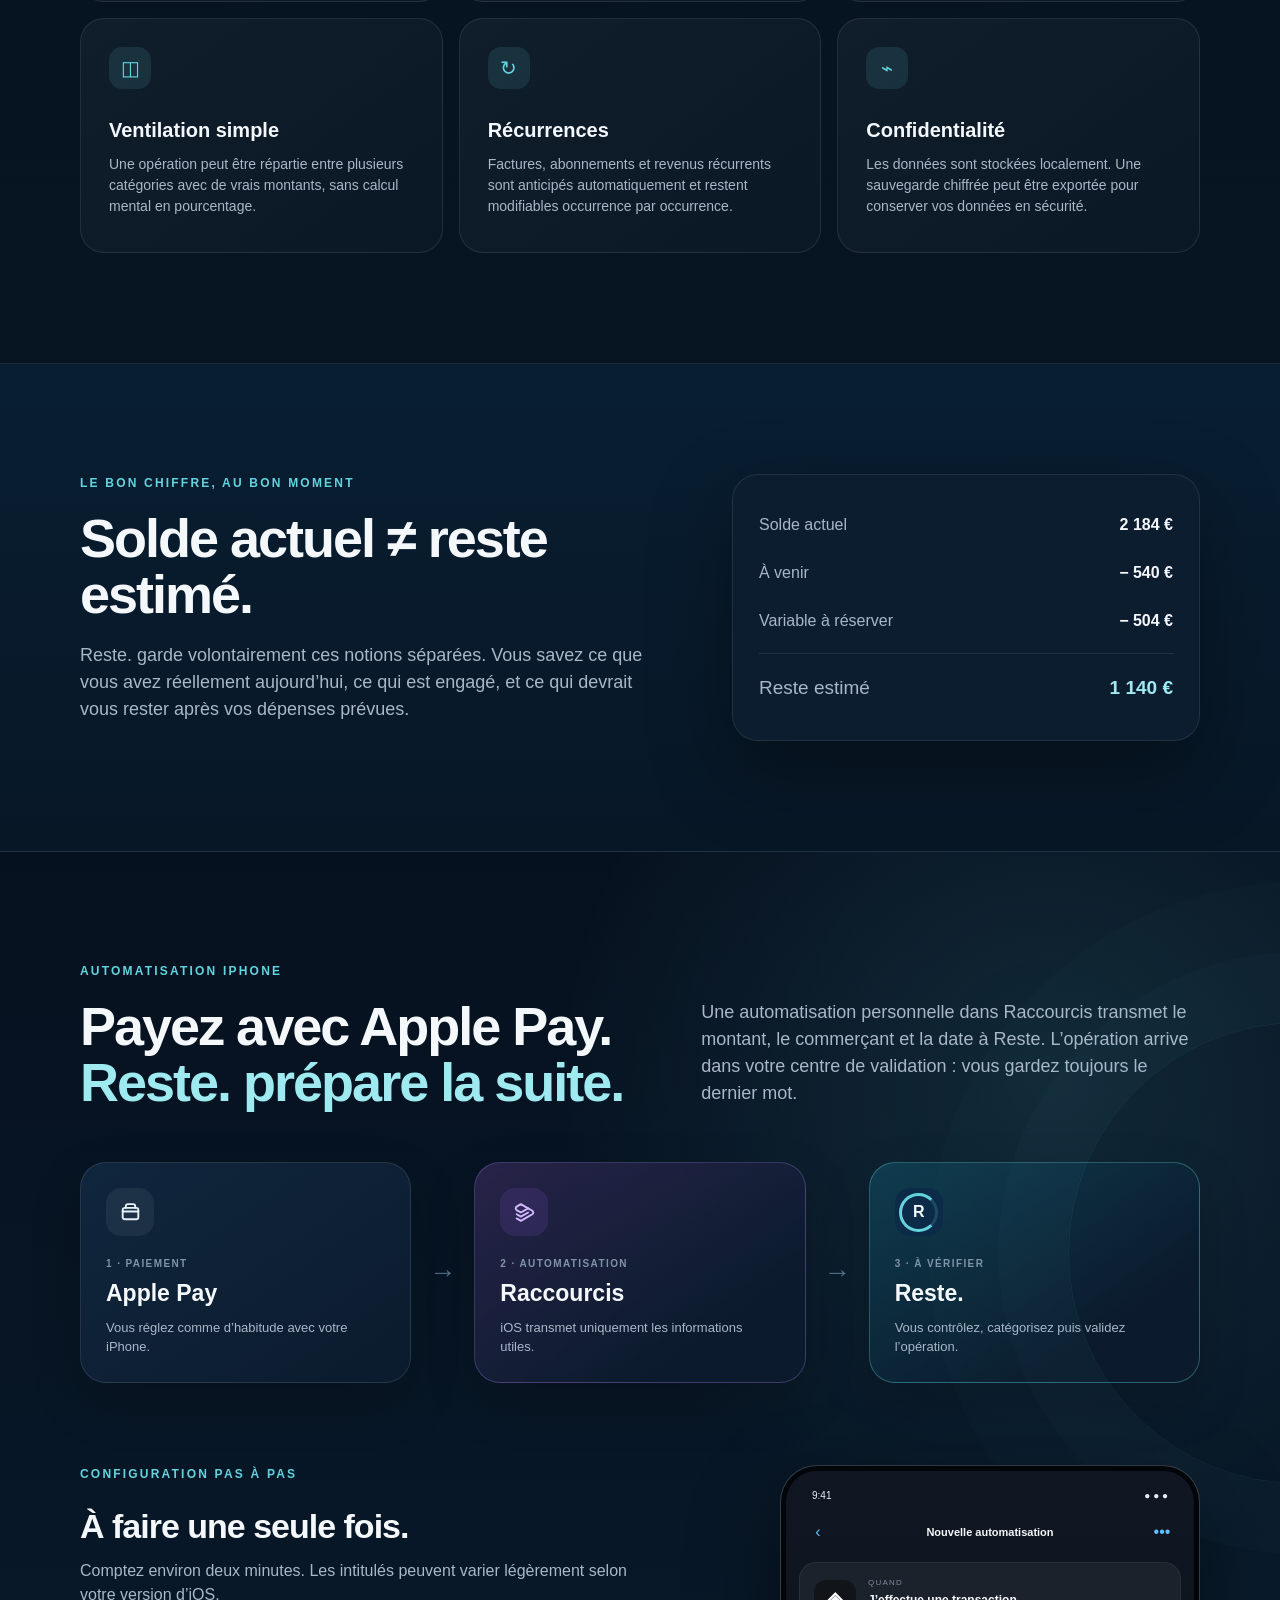
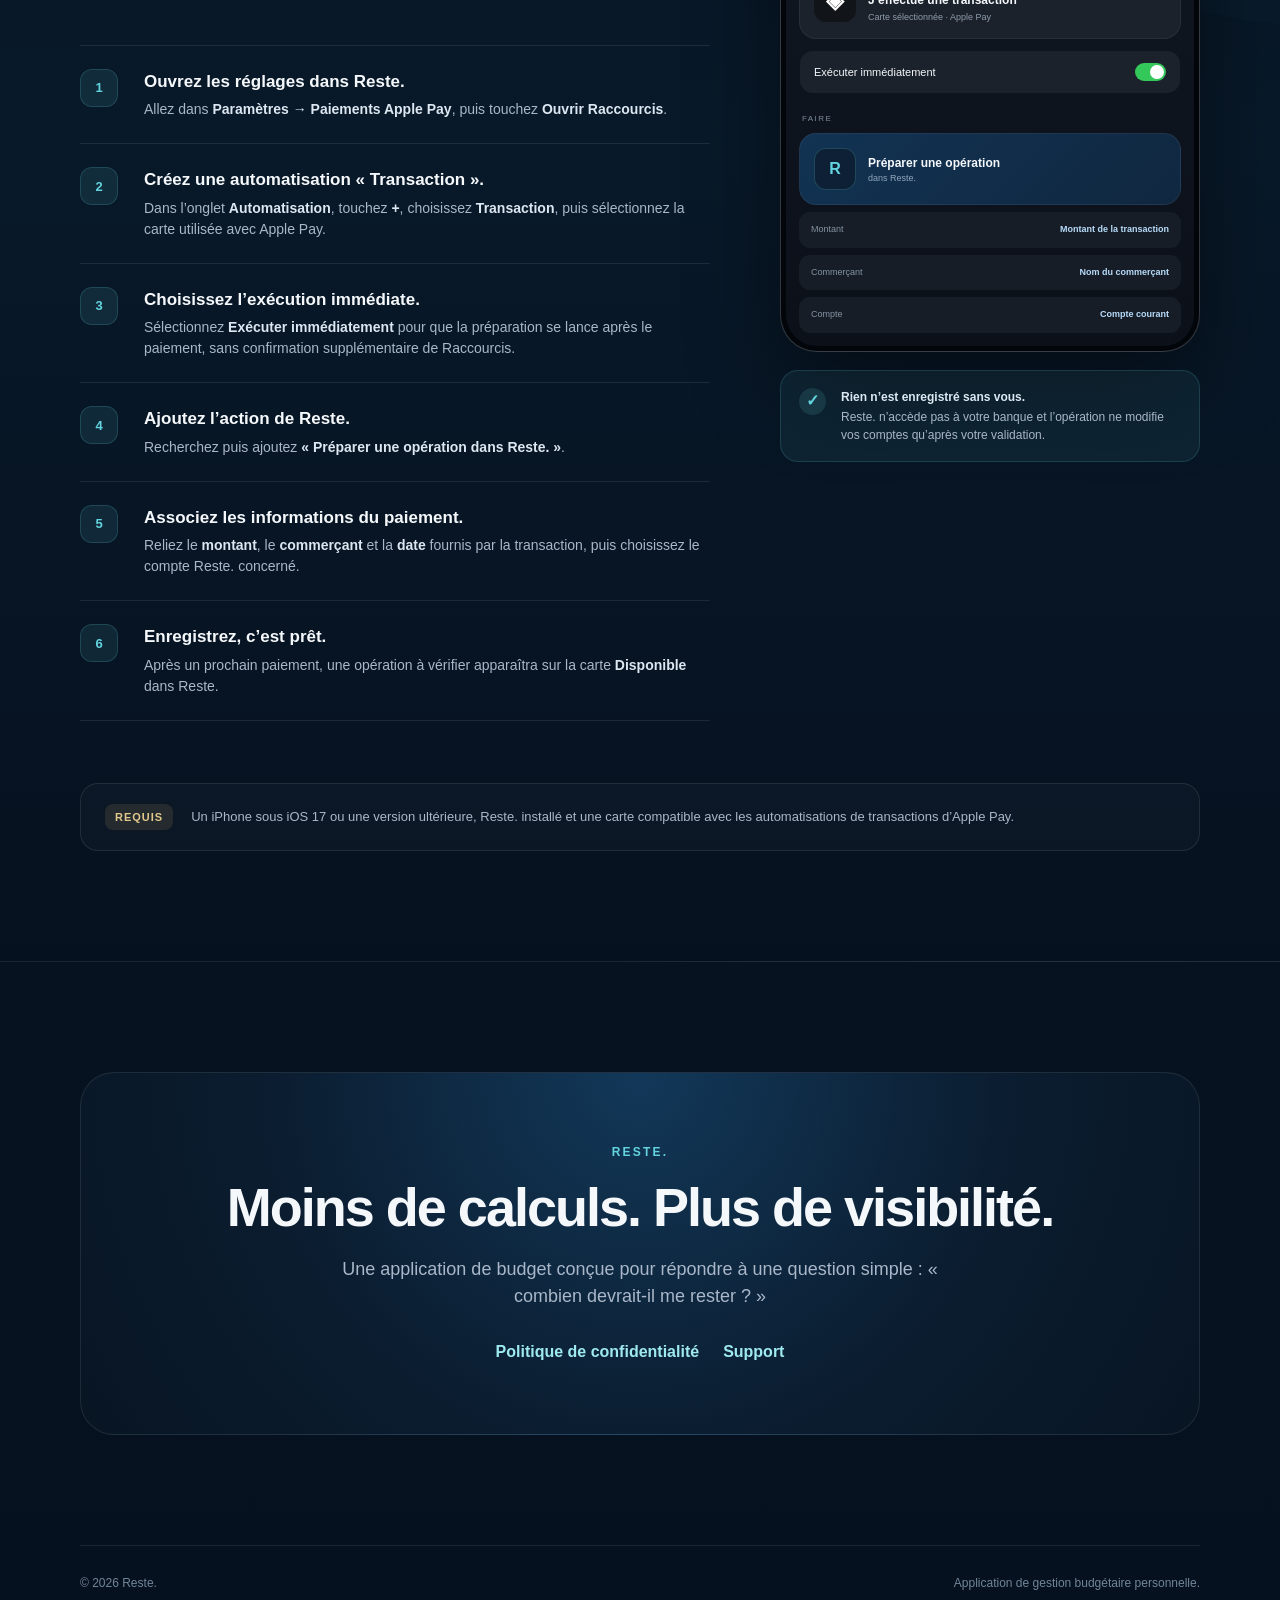
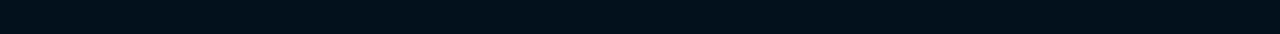
==== commit 79afee79: "Agrandir et actualiser la marque du site" ====
--- a/index.html
+++ b/index.html
@@ -10,12 +10,12 @@
   <meta property="og:type" content="website">
   <meta property="og:url" content="https://lefty2b.github.io/reste-site/">
   <title>Reste. — Votre budget, sans brouillard.</title>
-  <link rel="stylesheet" href="styles.css">
+  <link rel="stylesheet" href="styles.css?v=20261008-brand">
 </head>
 <body>
   <header class="nav shell">
     <a class="brand" href="./" aria-label="Accueil Reste.">
-      <span class="mark" aria-hidden="true"><span>R</span></span>
+      <img class="brand-icon" src="assets/reste-icon.png" alt="" aria-hidden="true">
       <span>Reste.</span>
     </a>
     <nav>
--- a/styles.css
+++ b/styles.css
@@ -5,8 +5,8 @@
 }
 *{box-sizing:border-box}html{scroll-behavior:smooth}body{margin:0;background:linear-gradient(180deg,#04101d 0%,#071523 45%,#06111f 100%);color:var(--text);font-family:-apple-system,BlinkMacSystemFont,"Segoe UI",Inter,Roboto,Helvetica,Arial,sans-serif;line-height:1.5}
 a{color:inherit}a:focus-visible{outline:2px solid var(--cyan);outline-offset:5px;border-radius:4px}.shell{width:min(1120px,calc(100% - 40px));margin:auto}section[id]{scroll-margin-top:32px}
-.nav{height:86px;display:flex;align-items:center;justify-content:space-between}.nav nav{display:flex;gap:26px}.nav nav a{text-decoration:none;color:var(--muted);font-size:14px}.nav nav a:hover{color:var(--text)}
-.brand{display:flex;align-items:center;gap:11px;text-decoration:none;font-size:22px;font-weight:800;letter-spacing:-.4px}.mark{width:38px;height:38px;border-radius:12px;background:linear-gradient(145deg,#0e365d,#06305c);position:relative;display:grid;place-items:center;box-shadow:inset 0 0 0 1px rgba(255,255,255,.08)}.mark:before{content:"";position:absolute;width:26px;height:26px;border:3px solid var(--cyan);border-right-color:rgba(99,212,223,.18);border-radius:50%}.mark span{font-weight:900;z-index:2;font-size:17px}
+.nav{height:98px;display:flex;align-items:center;justify-content:space-between}.nav nav{display:flex;gap:26px}.nav nav a{text-decoration:none;color:var(--muted);font-size:14px}.nav nav a:hover{color:var(--text)}
+.brand{display:flex;align-items:center;gap:14px;text-decoration:none;font-size:28px;font-weight:850;letter-spacing:-.7px}.brand-icon{display:block;width:54px;height:54px;border-radius:16px;object-fit:cover;box-shadow:0 10px 30px rgba(30,151,222,.2)}
 .hero{min-height:690px;padding:75px 0 95px;display:grid;grid-template-columns:1.08fr .92fr;gap:60px;align-items:center}.eyebrow{font-size:12px;letter-spacing:2.2px;color:var(--cyan);font-weight:800;margin:0 0 18px}.hero h1{font-size:clamp(48px,6vw,76px);line-height:.98;letter-spacing:-3px;margin:0 0 28px;max-width:760px}.hero h1 span{color:var(--cyan2)}.lead{font-size:20px;color:#c0ccda;max-width:650px;margin:0 0 32px}.cta-row{display:flex;gap:12px;flex-wrap:wrap}.store{border:1px solid var(--line);background:#10243b;padding:13px 18px;border-radius:14px;font-weight:700;font-size:14px}.store.disabled{color:#9eacbb}.micro{color:#7f91a5;font-size:13px;margin-top:18px}
 .phone-wrap{display:flex;justify-content:center;perspective:1200px}.phone{width:min(360px,92vw);border-radius:46px;background:#081522;border:1px solid rgba(255,255,255,.15);box-shadow:var(--shadow),inset 0 0 0 6px #02070d;padding:24px 20px 18px;transform:rotateY(-4deg) rotateX(2deg);position:relative}.phone-top{font-size:11px;display:flex;justify-content:space-between;color:#eaf2fb;margin:3px 10px 24px}.app-head{display:flex;justify-content:space-between;align-items:center}.app-head strong{font-size:26px}.app-head small{display:block;color:#8294a8;font-size:9px;margin-top:3px}.eye{width:30px;height:30px;border-radius:50%;background:#10253b;display:grid;place-items:center;color:#a8bacd}.wealth{margin-top:20px;padding:15px;border-radius:18px;background:rgba(214,181,110,.1);border:1px solid rgba(214,181,110,.22);display:flex;justify-content:space-between;align-items:center}.wealth small{color:#a9a18f}.wealth strong{color:#e0c88e}.summary{display:grid;grid-template-columns:1fr 1fr;gap:10px;margin-top:10px}.summary>div{padding:15px;border-radius:18px;background:#0e2033}.summary small,.summary em{display:block;color:#8497aa;font-size:9px;font-style:normal}.summary strong{display:block;font-size:22px;margin-top:5px}.summary .primary{background:linear-gradient(150deg,#0a5571,#0b6f7b)}.summary .primary small,.summary .primary em{color:#bde2e5}.account{margin-top:10px;padding:13px 10px;border-radius:16px;background:#0c1c2d;display:grid;grid-template-columns:12px 1fr auto;gap:10px;align-items:center}.account .dot{width:10px;height:10px;border-radius:50%}.dot.a{background:#72c8af}.dot.b{background:#a49ad6}.account strong{font-size:12px}.account small{display:block;color:#74869a;font-size:8px}.account b{font-size:12px}.cycle-card{margin-top:12px;border-radius:18px;padding:15px;background:linear-gradient(145deg,#102d48,#0b4b61)}.cycle-card small{font-size:8px;color:#92b5c7;letter-spacing:1.5px}.cycle-card strong{display:block;font-size:24px;margin-top:3px}.cycle-card span{font-size:9px;color:#a8c7d3}.bar{height:5px;border-radius:10px;background:rgba(255,255,255,.12);margin-top:10px;overflow:hidden}.bar i{display:block;width:62%;height:100%;background:var(--cyan);border-radius:10px}.tabs{display:flex;justify-content:space-around;color:#6f8398;font-size:18px;margin-top:21px}.tabs span:nth-child(3){background:var(--cyan);color:#042032;width:38px;height:38px;border-radius:50%;display:grid;place-items:center;margin-top:-8px}
 .proof{border-top:1px solid var(--line);border-bottom:1px solid var(--line);background:rgba(255,255,255,.015)}.metrics{display:grid;grid-template-columns:repeat(3,1fr);padding:26px 0}.metrics div{padding:4px 32px;border-right:1px solid var(--line)}.metrics div:last-child{border-right:0}.metrics strong{display:block;font-size:16px}.metrics span{display:block;color:var(--muted);font-size:13px;margin-top:4px}
@@ -21,5 +21,5 @@
 .legal{padding-top:70px;padding-bottom:110px}.legal h1{font-size:48px;letter-spacing:-1.8px}.legal h2{margin-top:42px;font-size:24px}.legal p,.legal li{color:#b2c0cf;max-width:850px}.legal .date{color:#7790a6;font-size:13px}.contact-card{background:#0d2034;border:1px solid var(--line);border-radius:24px;padding:28px;max-width:680px}.contact-card a{color:var(--cyan2)}
 @media(max-width:850px){.nav nav a:first-child{display:none}.hero{grid-template-columns:1fr;padding-top:45px}.hero-copy{text-align:center}.lead{margin-left:auto;margin-right:auto}.cta-row{justify-content:center}.phone{transform:none}.metrics{grid-template-columns:1fr}.metrics div{border-right:0;border-bottom:1px solid var(--line);padding:18px 0}.metrics div:last-child{border-bottom:0}.grid{grid-template-columns:1fr 1fr}.split{grid-template-columns:1fr;gap:45px}.apple-pay-heading{grid-template-columns:1fr;gap:16px}.automation-flow{grid-template-columns:1fr;gap:10px}.flow-card{min-height:0}.flow-arrow{transform:rotate(90deg);justify-self:center;line-height:1}.shortcut-layout{grid-template-columns:1fr;gap:48px}.shortcut-preview{position:static;width:min(100%,480px);margin:auto}.footer{flex-direction:column;gap:8px}.section{padding-top:80px;padding-bottom:80px}}
 @media(max-width:680px){.nav nav a[href="privacy.html"]{display:none}}
-@media(max-width:560px){.shell{width:min(100% - 28px,1120px)}.nav{height:72px}.nav nav{gap:15px}.nav nav a{font-size:12px}.hero h1{font-size:48px}.lead{font-size:17px}.grid{grid-template-columns:1fr}.feature{min-height:0}.section h2{font-size:38px}.apple-pay-heading{margin-bottom:36px}.automation-flow{margin-bottom:62px}.flow-card{padding:21px;border-radius:22px}.shortcut-intro h3{font-size:29px}.steps-list{margin-top:27px}.steps-list li{grid-template-columns:39px 1fr;gap:13px;padding:20px 0}.step-number{width:34px;height:34px}.ios-window{border-radius:30px;padding:15px}.requirements{grid-template-columns:1fr;gap:10px}.requirements span{justify-self:start}.links{flex-direction:column;gap:12px}.legal h1{font-size:38px}}
+@media(max-width:560px){.shell{width:min(100% - 28px,1120px)}.nav{height:82px}.brand{gap:11px;font-size:24px}.brand-icon{width:46px;height:46px;border-radius:14px}.nav nav{gap:15px}.nav nav a{font-size:12px}.hero h1{font-size:48px}.lead{font-size:17px}.grid{grid-template-columns:1fr}.feature{min-height:0}.section h2{font-size:38px}.apple-pay-heading{margin-bottom:36px}.automation-flow{margin-bottom:62px}.flow-card{padding:21px;border-radius:22px}.shortcut-intro h3{font-size:29px}.steps-list{margin-top:27px}.steps-list li{grid-template-columns:39px 1fr;gap:13px;padding:20px 0}.step-number{width:34px;height:34px}.ios-window{border-radius:30px;padding:15px}.requirements{grid-template-columns:1fr;gap:10px}.requirements span{justify-self:start}.links{flex-direction:column;gap:12px}.legal h1{font-size:38px}}
 @media(prefers-reduced-motion:reduce){html{scroll-behavior:auto}.feature{transition:none}}
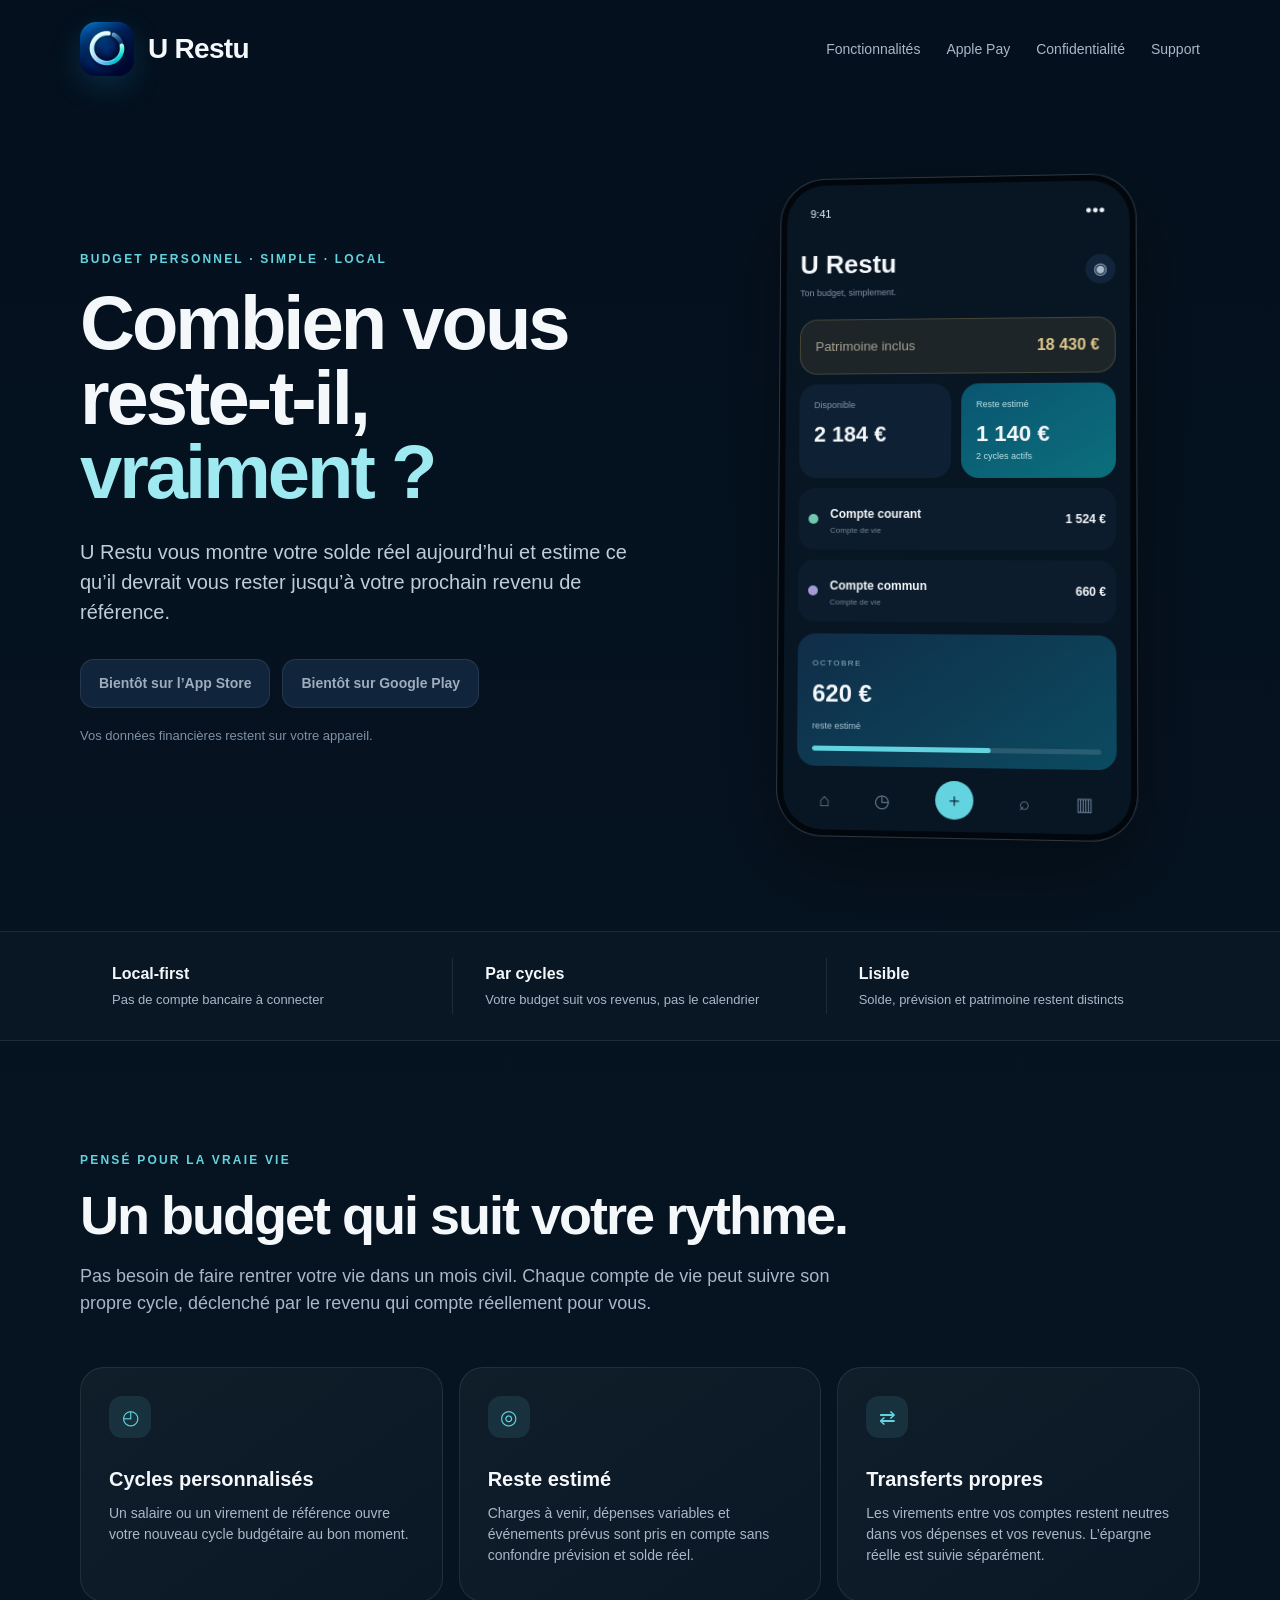
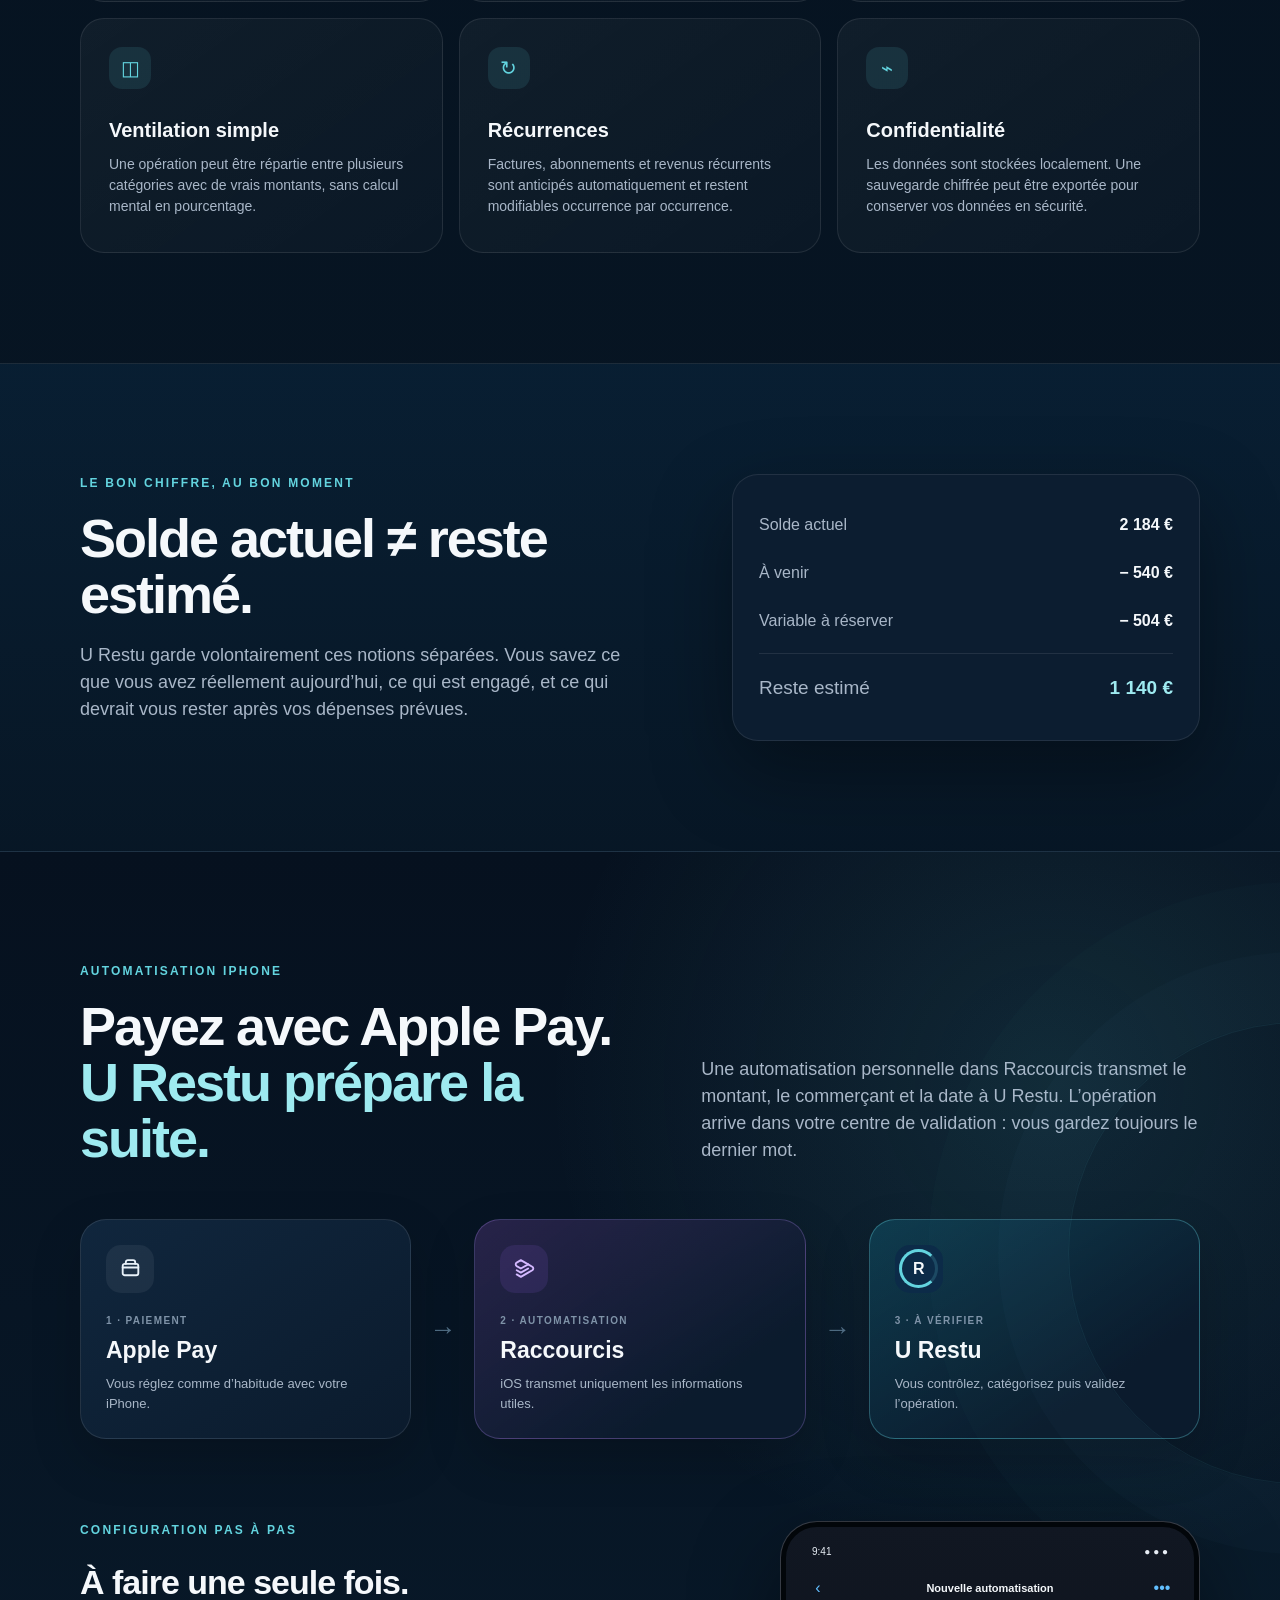
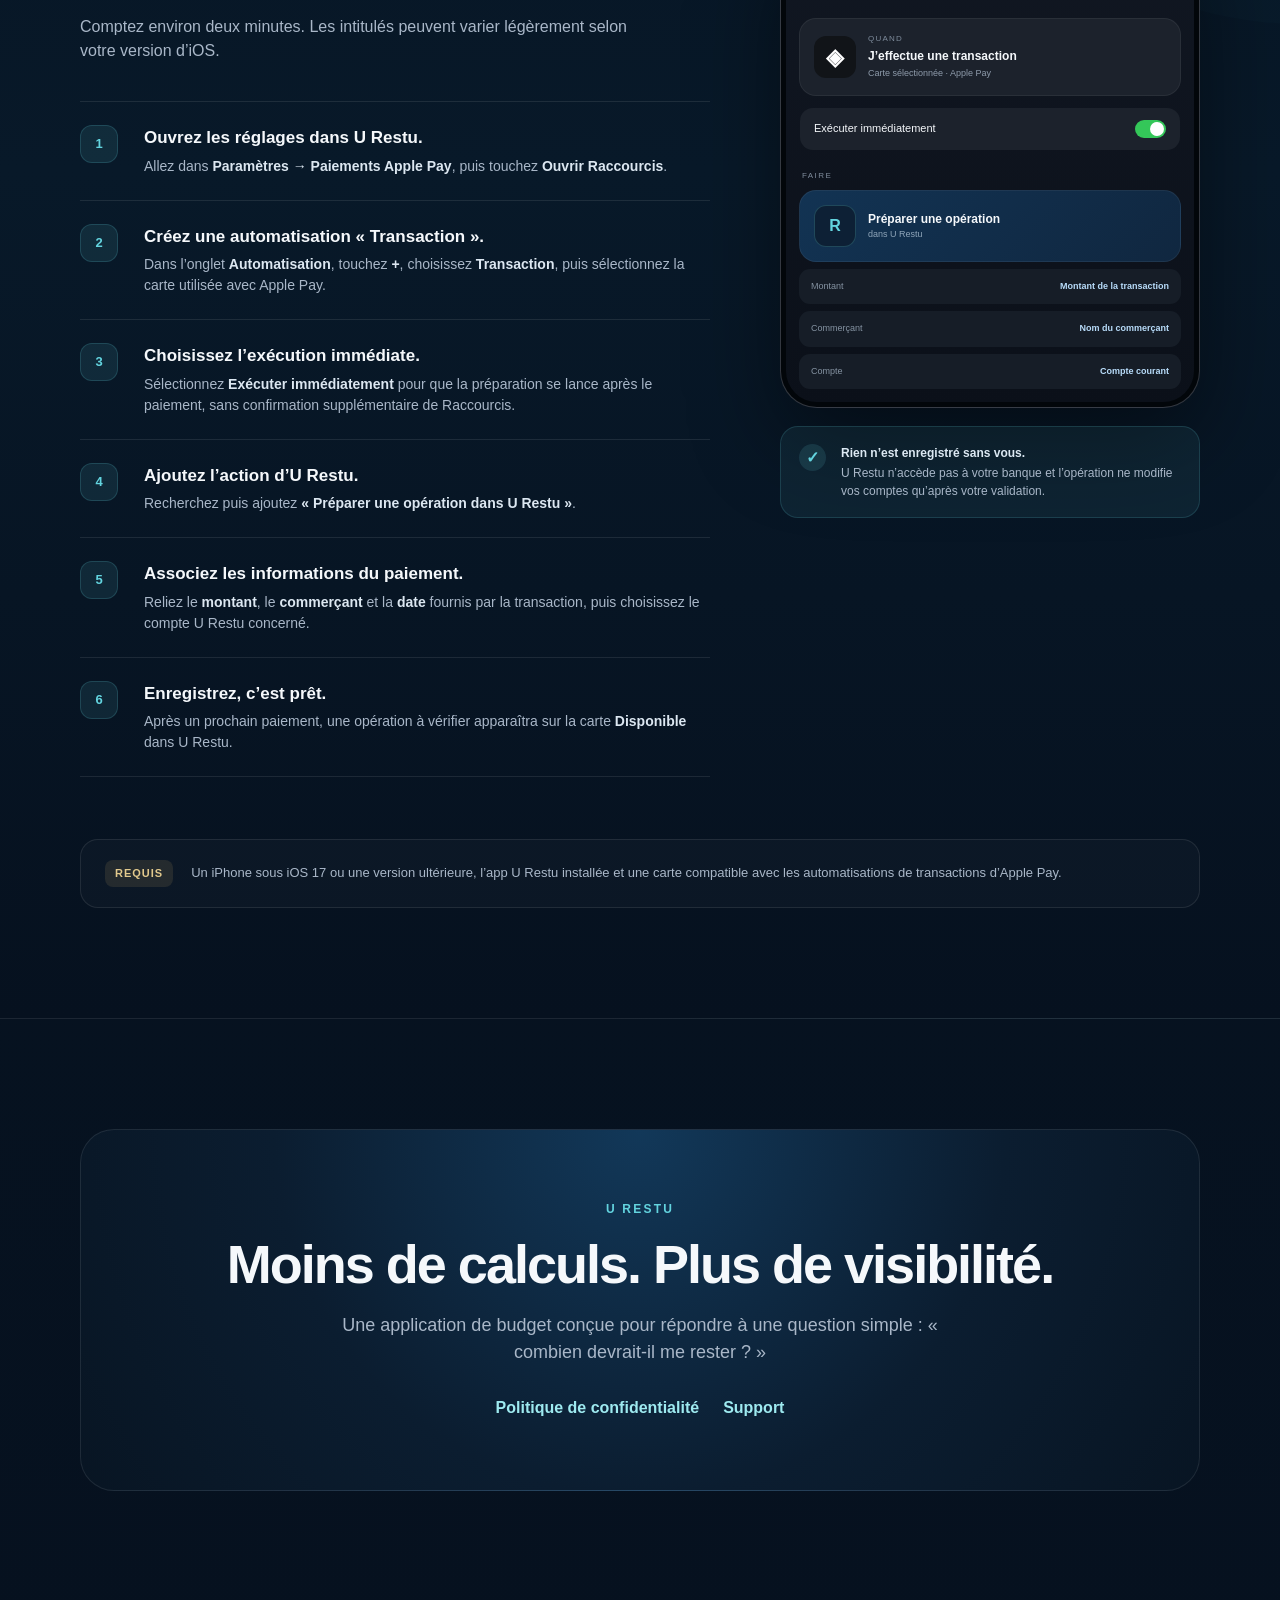
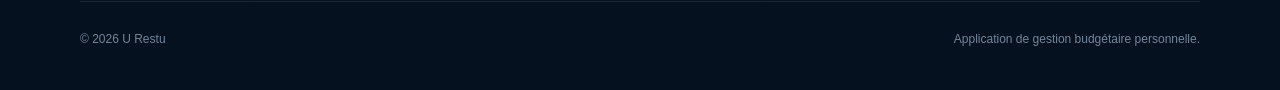
==== commit 847e1f4a: "Renommer le site en U Restu" ====
--- a/index.html
+++ b/index.html
@@ -4,19 +4,19 @@
   <meta charset="utf-8">
   <meta name="viewport" content="width=device-width,initial-scale=1">
   <meta name="theme-color" content="#031B3C">
-  <meta name="description" content="Reste. — une application de budget simple qui vous montre ce que vous avez aujourd’hui et ce qu’il devrait vous rester jusqu’au prochain revenu.">
-  <meta property="og:title" content="Reste. — Votre budget, sans brouillard.">
+  <meta name="description" content="U Restu — une application de budget simple qui vous montre ce que vous avez aujourd’hui et ce qu’il devrait vous rester jusqu’au prochain revenu.">
+  <meta property="og:title" content="U Restu — Ton budget, simplement.">
   <meta property="og:description" content="Suivez votre solde réel, votre reste estimé et préparez vos paiements Apple Pay avec Raccourcis sur iPhone.">
   <meta property="og:type" content="website">
   <meta property="og:url" content="https://lefty2b.github.io/reste-site/">
-  <title>Reste. — Votre budget, sans brouillard.</title>
+  <title>U Restu — Ton budget, simplement.</title>
   <link rel="stylesheet" href="styles.css?v=20261008-brand">
 </head>
 <body>
   <header class="nav shell">
-    <a class="brand" href="./" aria-label="Accueil Reste.">
+    <a class="brand" href="./" aria-label="Accueil U Restu">
       <img class="brand-icon" src="assets/reste-icon.png" alt="" aria-hidden="true">
-      <span>Reste.</span>
+      <span>U Restu</span>
     </a>
     <nav>
       <a href="#fonctionnalites">Fonctionnalités</a>
@@ -31,7 +31,7 @@
       <div class="hero-copy">
         <p class="eyebrow">BUDGET PERSONNEL · SIMPLE · LOCAL</p>
         <h1>Combien vous reste-t-il,<br><span>vraiment ?</span></h1>
-        <p class="lead">Reste. vous montre votre solde réel aujourd’hui et estime ce qu’il devrait vous rester jusqu’à votre prochain revenu de référence.</p>
+        <p class="lead">U Restu vous montre votre solde réel aujourd’hui et estime ce qu’il devrait vous rester jusqu’à votre prochain revenu de référence.</p>
         <div class="cta-row">
           <span class="store disabled">Bientôt sur l’App Store</span>
           <span class="store disabled">Bientôt sur Google Play</span>
@@ -39,11 +39,11 @@
         <p class="micro">Vos données financières restent sur votre appareil.</p>
       </div>
 
-      <div class="phone-wrap" aria-label="Aperçu de l'application Reste.">
+      <div class="phone-wrap" aria-label="Aperçu de l'application U Restu">
         <div class="phone">
           <div class="phone-top"><span>9:41</span><span>●●●</span></div>
           <div class="app-head">
-            <div><strong>Reste.</strong><small>Maintenant. Et jusqu’au prochain revenu.</small></div>
+            <div><strong>U Restu</strong><small>Ton budget, simplement.</small></div>
             <span class="eye">◉</span>
           </div>
           <div class="wealth"><small>Patrimoine inclus</small><strong>18 430 €</strong></div>
@@ -120,7 +120,7 @@
         <div>
           <p class="eyebrow">LE BON CHIFFRE, AU BON MOMENT</p>
           <h2>Solde actuel ≠ reste estimé.</h2>
-          <p class="section-intro">Reste. garde volontairement ces notions séparées. Vous savez ce que vous avez réellement aujourd’hui, ce qui est engagé, et ce qui devrait vous rester après vos dépenses prévues.</p>
+          <p class="section-intro">U Restu garde volontairement ces notions séparées. Vous savez ce que vous avez réellement aujourd’hui, ce qui est engagé, et ce qui devrait vous rester après vos dépenses prévues.</p>
         </div>
         <div class="mini-card">
           <div><span>Solde actuel</span><strong>2 184 €</strong></div>
@@ -137,12 +137,12 @@
         <div class="apple-pay-heading">
           <div>
             <p class="eyebrow">AUTOMATISATION IPHONE</p>
-            <h2>Payez avec Apple Pay.<br><span>Reste. prépare la suite.</span></h2>
-          </div>
-          <p class="section-intro">Une automatisation personnelle dans Raccourcis transmet le montant, le commerçant et la date à Reste. L’opération arrive dans votre centre de validation&nbsp;: vous gardez toujours le dernier mot.</p>
-        </div>
-
-        <div class="automation-flow" aria-label="Parcours d’un paiement Apple Pay vers Reste.">
+            <h2>Payez avec Apple Pay.<br><span>U Restu prépare la suite.</span></h2>
+          </div>
+          <p class="section-intro">Une automatisation personnelle dans Raccourcis transmet le montant, le commerçant et la date à U Restu. L’opération arrive dans votre centre de validation&nbsp;: vous gardez toujours le dernier mot.</p>
+        </div>
+
+        <div class="automation-flow" aria-label="Parcours d’un paiement Apple Pay vers U Restu">
           <div class="flow-card">
             <span class="flow-icon" aria-hidden="true">
               <svg viewBox="0 0 24 24" role="img"><path d="M6.5 7.5h11a2 2 0 0 1 2 2v7a2 2 0 0 1-2 2h-11a2 2 0 0 1-2-2v-7a2 2 0 0 1 2-2Z"/><path d="M7.5 7.5V6a2 2 0 0 1 2-2h5a2 2 0 0 1 2 2v1.5M4.5 11h15"/></svg>
@@ -164,7 +164,7 @@
           <div class="flow-card reste-card">
             <span class="flow-icon reste-icon" aria-hidden="true"><span>R</span></span>
             <small>3 · À VÉRIFIER</small>
-            <strong>Reste.</strong>
+            <strong>U Restu</strong>
             <p>Vous contrôlez, catégorisez puis validez l’opération.</p>
           </div>
         </div>
@@ -180,7 +180,7 @@
             <ol class="steps-list">
               <li>
                 <span class="step-number">1</span>
-                <div><strong>Ouvrez les réglages dans Reste.</strong><p>Allez dans <b>Paramètres → Paiements Apple Pay</b>, puis touchez <b>Ouvrir Raccourcis</b>.</p></div>
+                <div><strong>Ouvrez les réglages dans U Restu.</strong><p>Allez dans <b>Paramètres → Paiements Apple Pay</b>, puis touchez <b>Ouvrir Raccourcis</b>.</p></div>
               </li>
               <li>
                 <span class="step-number">2</span>
@@ -192,15 +192,15 @@
               </li>
               <li>
                 <span class="step-number">4</span>
-                <div><strong>Ajoutez l’action de Reste.</strong><p>Recherchez puis ajoutez <b>« Préparer une opération dans Reste. »</b>.</p></div>
+                <div><strong>Ajoutez l’action d’U Restu.</strong><p>Recherchez puis ajoutez <b>« Préparer une opération dans U Restu »</b>.</p></div>
               </li>
               <li>
                 <span class="step-number">5</span>
-                <div><strong>Associez les informations du paiement.</strong><p>Reliez le <b>montant</b>, le <b>commerçant</b> et la <b>date</b> fournis par la transaction, puis choisissez le compte Reste. concerné.</p></div>
+                <div><strong>Associez les informations du paiement.</strong><p>Reliez le <b>montant</b>, le <b>commerçant</b> et la <b>date</b> fournis par la transaction, puis choisissez le compte U Restu concerné.</p></div>
               </li>
               <li>
                 <span class="step-number">6</span>
-                <div><strong>Enregistrez, c’est prêt.</strong><p>Après un prochain paiement, une opération à vérifier apparaîtra sur la carte <b>Disponible</b> dans Reste.</p></div>
+                <div><strong>Enregistrez, c’est prêt.</strong><p>Après un prochain paiement, une opération à vérifier apparaîtra sur la carte <b>Disponible</b> dans U Restu.</p></div>
               </li>
             </ol>
           </div>
@@ -217,7 +217,7 @@
               <div class="action-label">FAIRE</div>
               <div class="action-card">
                 <span class="action-brand">R</span>
-                <div><strong>Préparer une opération</strong><small>dans Reste.</small></div>
+                <div><strong>Préparer une opération</strong><small>dans U Restu</small></div>
               </div>
               <div class="mapping"><span>Montant</span><b>Montant de la transaction</b></div>
               <div class="mapping"><span>Commerçant</span><b>Nom du commerçant</b></div>
@@ -225,21 +225,21 @@
             </div>
             <div class="privacy-note">
               <span aria-hidden="true">✓</span>
-              <p><strong>Rien n’est enregistré sans vous.</strong> Reste. n’accède pas à votre banque et l’opération ne modifie vos comptes qu’après votre validation.</p>
+              <p><strong>Rien n’est enregistré sans vous.</strong> U Restu n’accède pas à votre banque et l’opération ne modifie vos comptes qu’après votre validation.</p>
             </div>
           </aside>
         </div>
 
         <div class="requirements">
           <span>Requis</span>
-          <p>Un iPhone sous iOS 17 ou une version ultérieure, Reste. installé et une carte compatible avec les automatisations de transactions d’Apple Pay.</p>
+          <p>Un iPhone sous iOS 17 ou une version ultérieure, l’app U Restu installée et une carte compatible avec les automatisations de transactions d’Apple Pay.</p>
         </div>
       </div>
     </section>
 
     <section class="section shell final">
       <div class="final-card">
-        <p class="eyebrow">RESTE.</p>
+        <p class="eyebrow">U RESTU</p>
         <h2>Moins de calculs. Plus de visibilité.</h2>
         <p>Une application de budget conçue pour répondre à une question simple : « combien devrait-il me rester ? »</p>
         <div class="links">
@@ -251,7 +251,7 @@
   </main>
 
   <footer class="shell footer">
-    <span>© 2026 Reste.</span>
+    <span>© 2026 U Restu</span>
     <span>Application de gestion budgétaire personnelle.</span>
   </footer>
 </body>
